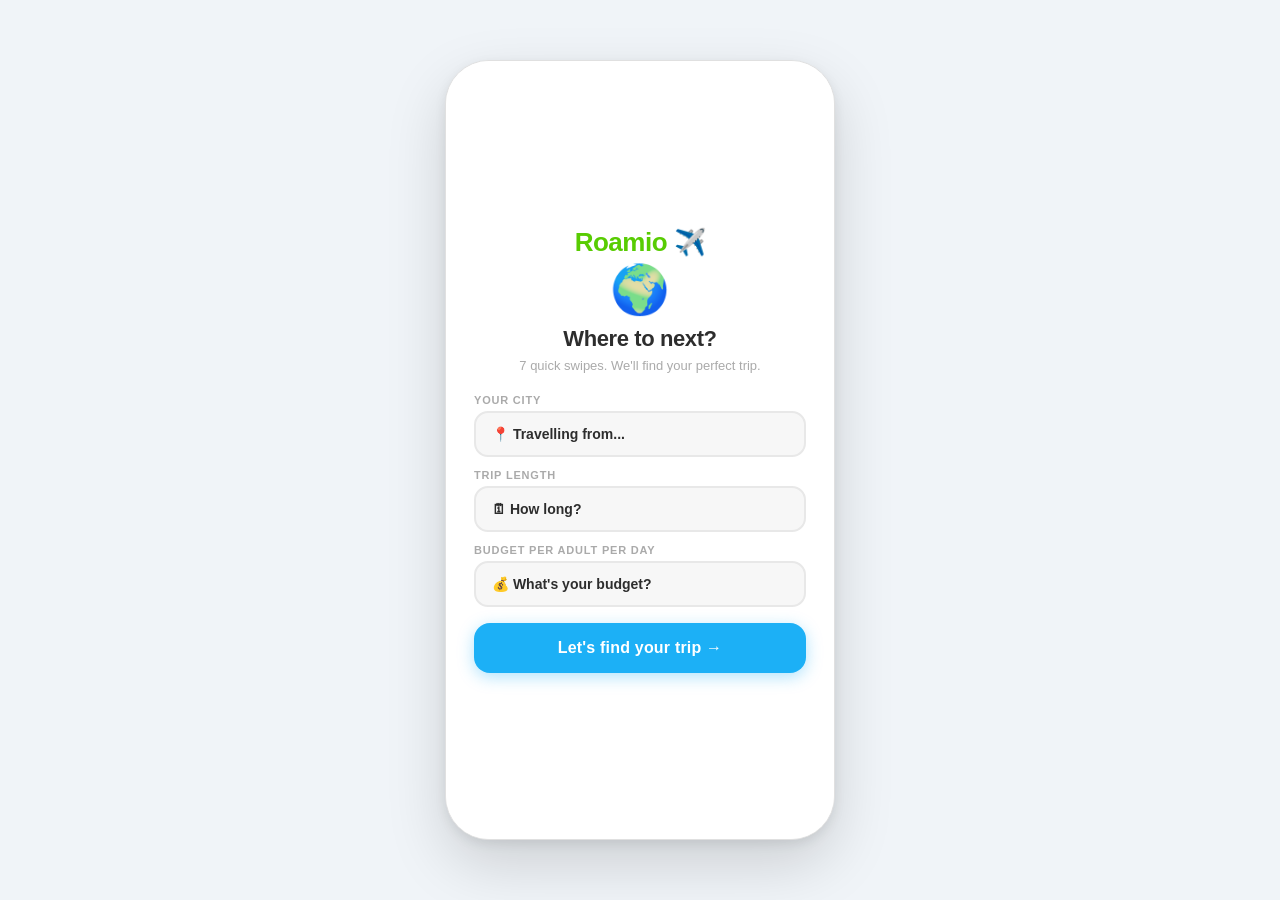
==== index.html @ 30c626d9 "Add files via upload" ====
<!DOCTYPE html>
<html lang="en">
<head>
<meta charset="UTF-8">
<meta name="viewport" content="width=device-width, initial-scale=1.0">
<title>Roamio — Find your next trip</title>
<script data-goatcounter="https://roamio.goatcounter.com/count" async src="//gc.zgo.at/count.js"></script>
<style>
  * { margin: 0; padding: 0; box-sizing: border-box; }

  body {
    background: #F0F4F8;
    min-height: 100vh;
    display: flex;
    align-items: center;
    justify-content: center;
    font-family: -apple-system, BlinkMacSystemFont, 'Segoe UI', 'Nunito', sans-serif;
  }

  /* ── Phone frame ── */
  .phone {
    width: 390px;
    height: 780px;
    background: #F7F7F7;
    border-radius: 44px;
    overflow: hidden;
    position: relative;
    box-shadow: 0 24px 60px rgba(0,0,0,0.15), 0 4px 12px rgba(0,0,0,0.08);
    border: 1px solid #E0E0E0;
  }

  /* ── Base screen ── */
  .screen {
    position: absolute;
    inset: 0;
    background: #FFFFFF;
    z-index: 100;
    display: flex;
    flex-direction: column;
    align-items: center;
    overflow-y: auto;
  }
  .screen.hidden { display: none; }

  /* ── Status bar ── */
  .status-bar {
    height: 44px;
    display: flex;
    align-items: center;
    justify-content: space-between;
    padding: 0 28px;
    color: #999;
    font-size: 12px;
    font-weight: 600;
    background: #F7F7F7;
  }
  .status-logo { font-size: 15px; font-weight: 800; color: #58CC02; letter-spacing: -0.3px; }

  /* ── Progress ── */
  .progress-area { padding: 4px 28px 16px; background: #F7F7F7; }
  .progress-meta { display: flex; justify-content: space-between; margin-bottom: 8px; color: #AAA; font-size: 12px; font-weight: 600; }
  .progress-bar { height: 8px; background: #E8E8E8; border-radius: 8px; overflow: hidden; }
  .progress-fill { height: 100%; background: #58CC02; border-radius: 8px; transition: width 0.4s cubic-bezier(0.34, 1.56, 0.64, 1); }

  /* ── Card area ── */
  .card-area { position: relative; height: 420px; display: flex; align-items: center; justify-content: center; padding: 0 20px; }

  .card-bg { position: absolute; width: 320px; height: 360px; border-radius: 24px; background: #fff; transition: all 0.3s ease; }
  .card-bg.second { transform: scale(0.95) translateY(10px); opacity: 0.5; z-index: 1; box-shadow: 0 2px 12px rgba(0,0,0,0.06); }
  .card-bg.third  { transform: scale(0.9) translateY(20px);  opacity: 0.3; z-index: 0; box-shadow: 0 2px 8px rgba(0,0,0,0.04); }

  .card {
    position: absolute;
    width: 330px;
    min-height: 360px;
    border-radius: 28px;
    padding: 32px 24px 28px;
    z-index: 10;
    cursor: grab;
    background: #FFFFFF;
    box-shadow: 0 8px 32px rgba(0,0,0,0.10), 0 2px 8px rgba(0,0,0,0.06);
    display: flex;
    flex-direction: column;
    align-items: center;
    text-align: center;
    user-select: none;
    will-change: transform;
    border: 1.5px solid #F0F0F0;
  }
  .card:active { cursor: grabbing; }
  .card::before { content: ''; position: absolute; top: 0; left: 0; right: 0; height: 6px; border-radius: 28px 28px 0 0; background: var(--card-color, #58CC02); }

  .card-emoji    { font-size: 64px; margin-bottom: 16px; line-height: 1; }
  .card-question { font-size: 20px; font-weight: 800; color: #2D2D2D; line-height: 1.3; margin-bottom: 10px; letter-spacing: -0.2px; }
  .card-sub      { font-size: 14px; color: #AAA; line-height: 1.5; }

  .swipe-indicator { position: absolute; top: 24px; padding: 7px 14px; border-radius: 10px; font-size: 16px; font-weight: 800; opacity: 0; transition: opacity 0.1s; letter-spacing: 1px; border: 2.5px solid; }
  .swipe-yes { right: 20px; color: #58CC02; border-color: #58CC02; background: rgba(88,204,2,0.08); }
  .swipe-no  { left: 20px;  color: #FF4B4B; border-color: #FF4B4B; background: rgba(255,75,75,0.08); }

  /* ── Action area ── */
  .action-area { display: flex; flex-direction: column; align-items: center; gap: 10px; padding: 0 28px; }
  .hint-text { color: #C0C0C0; font-size: 12px; font-weight: 500; }
  .buttons { display: flex; gap: 24px; align-items: center; }
  .btn-no, .btn-yes { width: 72px; height: 72px; border-radius: 50%; border: none; cursor: pointer; font-size: 26px; display: flex; align-items: center; justify-content: center; transition: transform 0.15s ease, box-shadow 0.15s ease; -webkit-tap-highlight-color: transparent; }
  .btn-no  { background: #FFF0F0; border: 2.5px solid #FF4B4B; color: #FF4B4B; box-shadow: 0 4px 12px rgba(255,75,75,0.15); }
  .btn-yes { background: #58CC02; border: 2.5px solid #58CC02; color: #fff;    box-shadow: 0 4px 16px rgba(88,204,2,0.35); font-size: 28px; }
  .btn-no:hover  { transform: scale(1.07); }
  .btn-yes:hover { transform: scale(1.07); }
  .btn-no:active, .btn-yes:active { transform: scale(0.94); }

  /* ── Shared form styles ── */
  .field-label { width: 100%; text-align: left; font-size: 11px; font-weight: 700; color: #AAA; letter-spacing: 0.8px; text-transform: uppercase; margin-bottom: 5px; }
  .styled-select { width: 100%; padding: 13px 16px; border-radius: 14px; background: #F7F7F7; border: 2px solid #E8E8E8; color: #2D2D2D; font-size: 14px; font-weight: 600; margin-bottom: 12px; appearance: none; outline: none; cursor: pointer; transition: border-color 0.2s; }
  .styled-select:focus { border-color: #58CC02; }
  .styled-select.error { border-color: #FF4B4B; }
  .styled-select option { color: #2D2D2D; background: #fff; }
  .region-wrap { width: 100%; display: none; }
  .region-wrap.visible { display: block; }

  /* ── INTRO SCREEN ── */
  .intro-inner { display: flex; flex-direction: column; align-items: center; justify-content: center; padding: 22px 28px; text-align: center; width: 100%; min-height: 100%; }
  .intro-logo  { font-size: 26px; font-weight: 900; color: #58CC02; letter-spacing: -0.5px; margin-bottom: 4px; }
  .intro-emoji { font-size: 48px; margin-bottom: 8px; }
  .intro-title { font-size: 22px; font-weight: 800; color: #2D2D2D; margin-bottom: 4px; letter-spacing: -0.4px; }
  .intro-sub   { font-size: 13px; color: #AAA; margin-bottom: 18px; line-height: 1.5; }

  .btn-start { width: 100%; padding: 16px; border-radius: 16px; background: #1CB0F6; border: none; color: #fff; font-size: 16px; font-weight: 800; cursor: pointer; letter-spacing: 0.2px; transition: all 0.2s; box-shadow: 0 4px 16px rgba(28,176,246,0.35); margin-top: 4px; }
  .btn-start:hover  { transform: translateY(-2px); box-shadow: 0 6px 20px rgba(28,176,246,0.4); }
  .btn-start:active { transform: translateY(0); }

  /* ── SWIPE HELPER SCREEN ── */
  .swipe-helper-inner { display: flex; flex-direction: column; align-items: center; justify-content: center; padding: 36px 28px; text-align: center; width: 100%; height: 100%; }
  .helper-emoji { font-size: 56px; margin-bottom: 14px; }
  .helper-title { font-size: 22px; font-weight: 800; color: #2D2D2D; margin-bottom: 8px; }
  .helper-sub   { font-size: 13px; color: #AAA; margin-bottom: 28px; line-height: 1.55; }

  .helper-row { display: flex; gap: 12px; margin-bottom: 28px; width: 100%; }
  .helper-card { flex: 1; padding: 18px 12px; border-radius: 16px; text-align: center; }
  .helper-card.no-side  { background: #FFF0F0; border: 2px solid #FF4B4B; }
  .helper-card.yes-side { background: #F0FFF0; border: 2px solid #58CC02; }
  .helper-card-icon { font-size: 30px; margin-bottom: 6px; }
  .helper-card-dir  { font-size: 13px; font-weight: 800; margin-bottom: 4px; }
  .helper-card.no-side  .helper-card-dir { color: #FF4B4B; }
  .helper-card.yes-side .helper-card-dir { color: #58CC02; }
  .helper-card-desc { font-size: 11px; color: #AAA; line-height: 1.4; }

  .btn-got-it { width: 100%; padding: 16px; border-radius: 16px; background: #58CC02; border: none; color: #fff; font-size: 16px; font-weight: 800; cursor: pointer; box-shadow: 0 4px 16px rgba(88,204,2,0.35); transition: all 0.2s; }
  .btn-got-it:hover { transform: translateY(-2px); }

  /* ── RESULT SCREEN (single card) ── */
  .result-screen-v2 { overflow: hidden; background: #F7F7F7; justify-content: flex-start; }

  .result-header { width: 100%; background: #fff; padding: 14px 24px 12px; border-bottom: 1.5px solid #F0F0F0; text-align: center; flex-shrink: 0; }
  .result-header-logo { font-size: 17px; font-weight: 900; color: #58CC02; }
  .result-summary { font-size: 12px; color: #888; margin-top: 3px; font-weight: 500; line-height: 1.4; }

  .result-body { padding: 14px 20px 16px; width: 100%; flex: 1; display: flex; flex-direction: column; overflow-y: auto; }

  .dest-card { background: #fff; border-radius: 22px; padding: 22px 18px; border: 2px solid #F0F0F0; box-shadow: 0 4px 20px rgba(0,0,0,0.07); margin-bottom: 12px; animation: popIn 0.3s ease forwards; }
  .dc-counter { font-size: 11px; color: #CCC; font-weight: 600; text-align: right; margin-bottom: 6px; }
  .dc-top  { display: flex; align-items: center; gap: 14px; margin-bottom: 10px; }
  .dc-emoji { font-size: 42px; flex-shrink: 0; }
  .dc-info  { flex: 1; }
  .dc-dest     { font-size: 20px; font-weight: 800; color: #2D2D2D; }
  .dc-location { font-size: 12px; color: #999; font-weight: 500; margin-top: 1px; }
  .dc-tag      { display: inline-block; font-size: 11px; font-weight: 700; color: #58CC02; background: rgba(88,204,2,0.10); padding: 3px 10px; border-radius: 20px; margin-top: 4px; }
  .dc-why      { font-size: 13px; color: #777; line-height: 1.6; }
  .dc-budget-note { font-size: 11px; color: #AAA; margin-top: 10px; padding-top: 10px; border-top: 1px solid #F0F0F0; }

  .result-actions { display: flex; flex-direction: column; gap: 9px; margin-top: 2px; }

  .btn-build-itinerary { width: 100%; padding: 15px; border-radius: 14px; background: #1CB0F6; border: none; color: #fff; font-size: 15px; font-weight: 800; cursor: pointer; box-shadow: 0 4px 14px rgba(28,176,246,0.3); transition: all 0.2s; }
  .btn-build-itinerary:hover  { transform: translateY(-1px); }
  .btn-build-itinerary:active { transform: scale(0.97); }

  .nav-row { display: flex; gap: 8px; width: 100%; }
  .btn-prev-dest { flex: 0 0 44px; padding: 13px 0; border-radius: 14px; background: #fff; border: 2px solid #E8E8E8; color: #888; font-size: 16px; font-weight: 700; cursor: pointer; transition: all 0.2s; }
  .btn-prev-dest:hover { border-color: #CCC; color: #555; }
  .btn-next-dest { flex: 1; padding: 13px; border-radius: 14px; background: #fff; border: 2px solid #E8E8E8; color: #888; font-size: 14px; font-weight: 700; cursor: pointer; transition: all 0.2s; }
  .btn-next-dest:hover { border-color: #CCC; color: #666; }

  .btn-start-over-link { background: none; border: none; color: #CCC; font-size: 12px; font-weight: 600; cursor: pointer; text-decoration: underline; text-underline-offset: 3px; padding: 6px; display: block; margin: 0 auto; }
  .btn-start-over-link:hover { color: #AAA; }

  .no-more-wrap { text-align: center; padding: 24px 0; }
  .no-more-emoji { font-size: 44px; margin-bottom: 10px; }
  .no-more-title { font-size: 16px; font-weight: 800; color: #2D2D2D; margin-bottom: 6px; }
  .no-more-sub   { font-size: 13px; color: #AAA; margin-bottom: 18px; }
  .btn-full { width: 100%; padding: 14px; border-radius: 14px; border: 2px solid #E8E8E8; background: #F7F7F7; color: #888; font-size: 14px; font-weight: 700; cursor: pointer; transition: all 0.2s; }

  /* ── DATE PICKER SCREEN ── */
  .datepicker-inner { display: flex; flex-direction: column; align-items: center; justify-content: center; padding: 32px 28px; width: 100%; height: 100%; text-align: center; }
  .dp-emoji  { font-size: 50px; margin-bottom: 12px; }
  .dp-title  { font-size: 22px; font-weight: 800; color: #2D2D2D; margin-bottom: 6px; }
  .dp-sub    { font-size: 13px; color: #AAA; margin-bottom: 24px; line-height: 1.5; }
  .dp-dest-name { color: #1CB0F6; font-weight: 700; }

  .date-field-group { width: 100%; margin-bottom: 16px; }
  .styled-date-input { width: 100%; padding: 13px 16px; border-radius: 14px; background: #F7F7F7; border: 2px solid #E8E8E8; color: #2D2D2D; font-size: 14px; font-weight: 600; outline: none; transition: border-color 0.2s; font-family: inherit; }
  .styled-date-input:focus { border-color: #1CB0F6; }

  .auto-end-date { margin-top: 8px; padding: 12px 16px; background: #F0FFF0; border-radius: 12px; font-size: 13px; color: #46A302; font-weight: 600; text-align: left; display: none; }
  .auto-end-date.visible { display: block; }

  .btn-confirm-dates { width: 100%; padding: 16px; border-radius: 16px; background: #58CC02; border: none; color: #fff; font-size: 16px; font-weight: 800; cursor: pointer; box-shadow: 0 4px 16px rgba(88,204,2,0.35); transition: all 0.2s; margin-top: 4px; }
  .btn-confirm-dates:hover    { transform: translateY(-2px); }
  .btn-confirm-dates:disabled { background: #C8C8C8; box-shadow: none; cursor: not-allowed; transform: none; }

  .btn-back-link { background: none; border: none; color: #CCC; font-size: 13px; font-weight: 600; cursor: pointer; margin-top: 12px; text-decoration: underline; text-underline-offset: 3px; }

  /* ── LOADING SCREEN ── */
  .loading-inner { display: flex; flex-direction: column; align-items: center; justify-content: center; padding: 32px 28px; width: 100%; height: 100%; text-align: center; }
  .loading-globe  { font-size: 56px; margin-bottom: 16px; display: inline-block; animation: spin 3s linear infinite; }
  @keyframes spin { from { transform: rotate(0deg); } to { transform: rotate(360deg); } }
  .loading-title { font-size: 20px; font-weight: 800; color: #2D2D2D; margin-bottom: 8px; }
  .loading-sub   { font-size: 14px; color: #AAA; line-height: 1.5; }
  .loading-dest  { font-weight: 700; color: #1CB0F6; }
  .loading-dots::after { content: ''; animation: dotdot 1.5s steps(4, end) infinite; }
  @keyframes dotdot { 0%{content:''} 25%{content:'.'} 50%{content:'..'} 75%{content:'...'} 100%{content:''} }

  /* ── ITINERARY SCREEN ── */
  .itinerary-screen { overflow: hidden; background: #F7F7F7; justify-content: flex-start; }
  .itin-header { width: 100%; background: #fff; padding: 14px 20px 12px; border-bottom: 1.5px solid #F0F0F0; flex-shrink: 0; display: flex; align-items: center; gap: 10px; }
  .itin-back-btn { background: none; border: none; font-size: 20px; cursor: pointer; color: #AAA; padding: 4px 6px; flex-shrink: 0; border-radius: 8px; transition: background 0.15s; }
  .itin-back-btn:hover { background: #F0F0F0; }
  .itin-header-info { flex: 1; }
  .itin-header-logo { font-size: 15px; font-weight: 900; color: #58CC02; }
  .itin-header-dest { font-size: 12px; color: #AAA; font-weight: 600; margin-top: 1px; }

  .itin-body { flex: 1; overflow-y: auto; padding: 14px 16px 100px; width: 100%; }
  .itin-actions { position: absolute; bottom: 0; left: 0; right: 0; background: #fff; border-top: 1.5px solid #F0F0F0; padding: 12px 16px; display: flex; gap: 10px; }
  .btn-whatsapp { flex: 1; display: flex; align-items: center; justify-content: center; gap: 8px; background: #25D366; color: #fff; font-size: 14px; font-weight: 700; border: none; border-radius: 14px; padding: 13px; cursor: pointer; text-decoration: none; }
  .btn-whatsapp:hover { background: #20b857; }

  .itin-card { background: #fff; border-radius: 18px; padding: 18px 16px; font-size: 13px; line-height: 1.75; color: #444; }
  .itin-card .section-head { font-size: 14px; font-weight: 800; color: #2D2D2D; margin-top: 18px; margin-bottom: 6px; display: block; }
  .itin-card .section-head:first-child { margin-top: 0; }
  .itin-card .day-line { font-weight: 700; color: #2D2D2D; }

  .itin-error { text-align: center; padding: 28px 0; }
  .itin-error-emoji { font-size: 44px; margin-bottom: 12px; }
  .itin-error-title { font-size: 16px; font-weight: 800; color: #2D2D2D; margin-bottom: 6px; }
  .itin-error-sub   { font-size: 13px; color: #AAA; margin-bottom: 20px; line-height: 1.5; }
  .btn-retry { padding: 13px 28px; border-radius: 12px; background: #1CB0F6; border: none; color: #fff; font-size: 14px; font-weight: 700; cursor: pointer; }
  .itin-start-over  { background: none; border: none; color: #CCC; font-size: 13px; cursor: pointer; text-decoration: underline; margin-top: 14px; display: block; width: 100%; text-align: center; }

  /* ── Animations ── */
  @keyframes flyRight { to { transform: translateX(600px) rotate(28deg); opacity: 0; } }
  @keyframes flyLeft  { to { transform: translateX(-600px) rotate(-28deg); opacity: 0; } }
  @keyframes popIn    { from { transform: scale(0.88) translateY(8px); opacity: 0; } to { transform: scale(1); opacity: 1; } }
  @keyframes bounceIn { 0%{transform:scale(0.7)}60%{transform:scale(1.05)}80%{transform:scale(0.97)}100%{transform:scale(1)} }

  .fly-right { animation: flyRight 0.38s ease forwards; }
  .fly-left  { animation: flyLeft  0.38s ease forwards; }
  .pop-in    { animation: popIn    0.3s ease forwards; }
  .bounce-in { animation: bounceIn 0.45s ease forwards; }
</style>
<!-- Destination database (all 5 parts) -->
<script src="destinations/part1_domestic_north.js"></script>
<script src="destinations/part2_domestic_south.js"></script>
<script src="destinations/part3_domestic_west_east.js"></script>
<script src="destinations/part4_international_asia.js"></script>
<script src="destinations/part5_international_rest.js"></script>
</head>
<body>

<div class="phone">

  <!-- ══════════════════════════════════════
       INTRO SCREEN
  ══════════════════════════════════════ -->
  <div class="screen" id="introScreen">
    <div class="intro-inner">
      <div class="intro-logo">Roamio ✈️</div>
      <div class="intro-emoji">🌍</div>
      <div class="intro-title">Where to next?</div>
      <div class="intro-sub">7 quick swipes. We'll find your perfect trip.</div>

      <div class="field-label">Your city</div>
      <select class="styled-select" id="citySelect">
        <option value="">📍 Travelling from...</option>
        <option value="Delhi">Delhi</option>
        <option value="Mumbai">Mumbai</option>
        <option value="Bangalore">Bangalore</option>
        <option value="Chennai">Chennai</option>
        <option value="Hyderabad">Hyderabad</option>
        <option value="Kolkata">Kolkata</option>
        <option value="Pune">Pune</option>
        <option value="Ahmedabad">Ahmedabad</option>
        <option value="other">Somewhere else</option>
      </select>

      <div class="region-wrap" id="regionWrap">
        <div class="field-label">Which region?</div>
        <select class="styled-select" id="regionSelect">
          <option value="">Pick your region...</option>
          <option value="North India">North India (UP, Rajasthan, HP, UK, J&K)</option>
          <option value="South India">South India (Karnataka, Kerala, TN, AP, Telangana)</option>
          <option value="West India">West India (Maharashtra, Gujarat, Goa)</option>
          <option value="East India">East India (WB, Odisha, Bihar, Jharkhand)</option>
          <option value="Northeast India">Northeast India (Assam, Meghalaya, Sikkim etc.)</option>
          <option value="Central India">Central India (MP, Chhattisgarh)</option>
        </select>
      </div>

      <div class="field-label">Trip length</div>
      <select class="styled-select" id="durationSelect">
        <option value="">🗓 How long?</option>
        <option value="weekend">Weekend escape (2–3 days)</option>
        <option value="short">Short trip (4–5 days)</option>
        <option value="week">Full week (6–8 days)</option>
        <option value="long">10 days or more</option>
      </select>

      <div class="field-label">Budget per adult per day</div>
      <select class="styled-select" id="budgetSelect">
        <option value="">💰 What's your budget?</option>
        <option value="tight">Less than ₹2,000/day</option>
        <option value="mid">About ₹5,000/day</option>
        <option value="premium">₹10,000 and more/day</option>
      </select>

      <button class="btn-start" id="startBtn">Let's find your trip →</button>
    </div>
  </div>

  <!-- ══════════════════════════════════════
       SWIPE HELPER SCREEN
  ══════════════════════════════════════ -->
  <div class="screen hidden" id="swipeHelperScreen">
    <div class="swipe-helper-inner">
      <div class="helper-emoji">👆</div>
      <div class="helper-title">Here's how it works</div>
      <div class="helper-sub">Swipe or use the buttons to answer 7 quick questions — we'll find your perfect trip!</div>

      <div class="helper-row">
        <div class="helper-card no-side">
          <div class="helper-card-icon">👈</div>
          <div class="helper-card-dir">Swipe Left</div>
          <div class="helper-card-desc">Nope, not for me</div>
        </div>
        <div class="helper-card yes-side">
          <div class="helper-card-icon">👉</div>
          <div class="helper-card-dir">Swipe Right</div>
          <div class="helper-card-desc">Yes, sounds like me!</div>
        </div>
      </div>

      <button class="btn-got-it" id="gotItBtn">Got it — let's go! 🚀</button>
    </div>
  </div>

  <!-- ══════════════════════════════════════
       QUIZ SCREEN (not .screen — managed separately)
  ══════════════════════════════════════ -->
  <div id="quizScreen" style="display:none; flex-direction:column; height:100%; position:absolute; inset:0; z-index:50; background:#F7F7F7;">
    <div class="status-bar">
      <span>9:41</span>
      <span class="status-logo">Roamio</span>
      <span>●●●</span>
    </div>

    <div class="progress-area">
      <div class="progress-meta">
        <span id="progressLabel">Question 1 of 7</span>
        <span id="progressPct">0%</span>
      </div>
      <div class="progress-bar">
        <div class="progress-fill" id="progressFill" style="width:0%"></div>
      </div>
    </div>

    <div class="card-area" id="cardArea">
      <div class="card-bg third"></div>
      <div class="card-bg second"></div>
      <div class="card" id="mainCard" style="--card-color:#58CC02">
        <div class="swipe-indicator swipe-yes" id="swipeYes">YES ✓</div>
        <div class="swipe-indicator swipe-no"  id="swipeNo">NOPE ✗</div>
        <div class="card-emoji"    id="cardEmoji">✈️</div>
        <div class="card-question" id="cardQuestion"></div>
        <div class="card-sub"      id="cardSub"></div>
      </div>
    </div>

    <div class="action-area">
      <div class="hint-text">swipe the card · or use buttons below</div>
      <div class="buttons">
        <button class="btn-no"  id="btnNo"  title="Nope">✗</button>
        <button class="btn-yes" id="btnYes" title="Yes">✓</button>
      </div>
    </div>
  </div>

  <!-- ══════════════════════════════════════
       RESULT SCREEN — single card
  ══════════════════════════════════════ -->
  <div class="screen hidden result-screen-v2" id="resultScreen">
    <div class="result-header">
      <div class="result-header-logo">Roamio ✈️</div>
      <div class="result-summary" id="resultSummary"></div>
    </div>
    <div class="result-body">
      <div id="destCardWrap"></div>
      <div class="result-actions" id="resultActions">
        <button class="btn-build-itinerary" id="btnBuildItinerary">Build my itinerary 🗺️</button>
        <div class="nav-row">
          <button class="btn-prev-dest" id="btnPrevDest" style="display:none;">←</button>
          <button class="btn-next-dest" id="btnNextDest">Naah, show me something else</button>
        </div>
        <button class="btn-start-over-link" id="btnStartOver">↺ Start over</button>
      </div>
    </div>
  </div>

  <!-- ══════════════════════════════════════
       DATE PICKER SCREEN
  ══════════════════════════════════════ -->
  <div class="screen hidden" id="datePickerScreen">
    <div class="datepicker-inner">
      <div class="dp-emoji">📅</div>
      <div class="dp-title">When are you going?</div>
      <div class="dp-sub">Pick your start date — we'll build the itinerary for <span class="dp-dest-name" id="dpDestName"></span></div>

      <div class="date-field-group" style="width:100%;">
        <div class="field-label">Start date</div>
        <input type="date" class="styled-date-input" id="startDateInput">
      </div>

      <div class="date-field-group" id="endDateGroup" style="width:100%; display:none; margin-top:12px;">
        <div class="field-label">Return date <span style="font-weight:400; color:#AAA;">(auto-filled, feel free to change)</span></div>
        <input type="date" class="styled-date-input" id="endDateInput">
      </div>

      <button class="btn-confirm-dates" id="btnConfirmDates" disabled>Build my itinerary ✨</button>
      <button class="btn-back-link" id="btnBackToResults">← Back to results</button>
    </div>
  </div>

  <!-- ══════════════════════════════════════
       LOADING SCREEN
  ══════════════════════════════════════ -->
  <div class="screen hidden" id="loadingScreen">
    <div class="loading-inner">
      <span class="loading-globe">🌍</span>
      <div class="loading-title">Building your itinerary<span class="loading-dots"></span></div>
      <div class="loading-sub">Crafting the perfect plan for <span class="loading-dest" id="loadingDestName"></span></div>
    </div>
  </div>

  <!-- ══════════════════════════════════════
       ITINERARY SCREEN
  ══════════════════════════════════════ -->
  <div class="screen hidden itinerary-screen" id="itineraryScreen">
    <div class="itin-header">
      <button class="itin-back-btn" id="itinBackBtn">←</button>
      <div class="itin-header-info">
        <div class="itin-header-logo">Roamio ✈️</div>
        <div class="itin-header-dest" id="itinHeaderDest"></div>
      </div>
    </div>
    <div class="itin-body" id="itinBody">
      <!-- Itinerary content injected here -->
    </div>
    <div class="itin-actions" id="itinActions" style="display:none;">
      <a class="btn-whatsapp" id="btnWhatsapp" href="#" target="_blank" rel="noopener">
        <svg width="18" height="18" viewBox="0 0 24 24" fill="white"><path d="M17.472 14.382c-.297-.149-1.758-.867-2.03-.967-.273-.099-.471-.148-.67.15-.197.297-.767.966-.94 1.164-.173.199-.347.223-.644.075-.297-.15-1.255-.463-2.39-1.475-.883-.788-1.48-1.761-1.653-2.059-.173-.297-.018-.458.13-.606.134-.133.298-.347.446-.52.149-.174.198-.298.298-.497.099-.198.05-.371-.025-.52-.075-.149-.669-1.612-.916-2.207-.242-.579-.487-.5-.669-.51-.173-.008-.371-.01-.57-.01-.198 0-.52.074-.792.372-.272.297-1.04 1.016-1.04 2.479 0 1.462 1.065 2.875 1.213 3.074.149.198 2.096 3.2 5.077 4.487.709.306 1.262.489 1.694.625.712.227 1.36.195 1.871.118.571-.085 1.758-.719 2.006-1.413.248-.694.248-1.289.173-1.413-.074-.124-.272-.198-.57-.347m-5.421 7.403h-.004a9.87 9.87 0 01-5.031-1.378l-.361-.214-3.741.982.998-3.648-.235-.374a9.86 9.86 0 01-1.51-5.26c.001-5.45 4.436-9.884 9.888-9.884 2.64 0 5.122 1.03 6.988 2.898a9.825 9.825 0 012.893 6.994c-.003 5.45-4.437 9.884-9.885 9.884m8.413-18.297A11.815 11.815 0 0012.05 0C5.495 0 .16 5.335.157 11.892c0 2.096.547 4.142 1.588 5.945L.057 24l6.305-1.654a11.882 11.882 0 005.683 1.448h.005c6.554 0 11.89-5.335 11.893-11.893a11.821 11.821 0 00-3.48-8.413z"/></svg>
        Share on WhatsApp
      </a>
    </div>
  </div>

</div><!-- /phone -->

<script>
// ─────────────────────────────────────────────────────────────
// GEMINI API — replace YOUR_KEY_HERE with your actual API key
// ─────────────────────────────────────────────────────────────
const GEMINI_API_KEY  = "AIzaSyBhTDAhnMq2uW8hsPbhCvOPRwFAYYeeBLE";
const GEMINI_ENDPOINT = "https://generativelanguage.googleapis.com/v1beta/models/gemini-2.5-flash:generateContent";

// ─────────────────────────────────────────────────────────────
// QUIZ QUESTIONS (7 cards)
// ─────────────────────────────────────────────────────────────
const questions = [
  { emoji:"💑",   key:"isCouple",         question:"Just you and your partner on this trip?",                      sub:"A romantic getaway for two",                           color:"#FF9F43" },
  { emoji:"⛰️",   key:"prefersMountains",  question:"Mountains and cool air over beaches?",                        sub:"Mist and pine vs. sun and sand",                       color:"#1CB0F6" },
  { emoji:"👨‍👩‍👧",  key:"hasKidsOrElderly",  question:"Any kids or grandparents coming along?",                      sub:"Little ones or seniors who need easy terrain",          color:"#CE82FF" },
  { emoji:"🛂",   key:"okVisa",            question:"Would you be okay going through a visa application process?",  sub:"Passport trips with visa requirements are fine",        color:"#58CC02" },
  { emoji:"🧘",   key:"wantsChill",        question:"Zero itinerary — pure switch-off mode?",                      sub:"No checklists, no sightseeing, just vibes",             color:"#3DC8B8" },
  { emoji:"🗺️",   key:"wantsOffbeat",      question:"Into something offbeat most people skip?",                    sub:"Hidden gem over the popular classic",                  color:"#FF6B6B" },
  { emoji:"📅",   key:"soonTrip",          question:"Planning to travel within the next 3 months?",                sub:"Soon vs. still figuring out timing",                   color:"#1CB0F6" }
];

// ─────────────────────────────────────────────────────────────
// STATE
// ─────────────────────────────────────────────────────────────
let answers        = {};
let currentQ       = 0;
let departureCity  = "";
let departureRegion= "";
let tripDuration   = "";
let budgetLevel    = "";   // tight | mid | premium
let isDragging     = false;
let startX = 0, currentX = 0;
let rankedRecs     = [];
let currentRecIdx  = 0;
let currentDest    = null;
let tripStartDate  = null;
let tripEndDate    = null;

// ─────────────────────────────────────────────────────────────
// HELPERS
// ─────────────────────────────────────────────────────────────
function showScreen(id) {
  document.querySelectorAll('.screen').forEach(s => s.classList.add('hidden'));
  document.getElementById('quizScreen').style.display = 'none';
  const el = document.getElementById(id);
  if (el) el.classList.remove('hidden');
}

function showQuizScreen() {
  document.querySelectorAll('.screen').forEach(s => s.classList.add('hidden'));
  const q = document.getElementById('quizScreen');
  q.style.display = 'flex';
}

function getCityRegion(city) {
  const map = {
    Delhi:'North India', Mumbai:'West India', Pune:'West India', Ahmedabad:'West India',
    Bangalore:'South India', Chennai:'South India', Hyderabad:'South India', Kolkata:'East India'
  };
  return map[city] || 'other';
}

function durationDays(dur) {
  return { weekend:2, short:4, week:6, long:10 }[dur] || 4;
}

function durationLabel(dur) {
  return { weekend:'2–3 day', short:'4–5 day', week:'6–8 day', long:'10+ day' }[dur] || '';
}

function budgetLabel(b) {
  return { tight:'under ₹2k/day', mid:'~₹5k/day', premium:'₹10k+/day' }[b] || '';
}

function getVibe() {
  if (answers.wantsChill && answers.prefersMountains) return 'mountain + relaxed';
  if (answers.wantsChill)       return 'relaxed';
  if (answers.wantsOffbeat)     return 'offbeat';
  if (answers.prefersMountains) return 'mountains';
  return 'adventure';
}

function getGroupType() {
  if (answers.isCouple && !answers.hasKidsOrElderly) return 'couple';
  if (answers.hasKidsOrElderly) return 'family';
  return 'traveler';
}

function addDays(dateStr, days) {
  const d = new Date(dateStr + 'T00:00:00');
  d.setDate(d.getDate() + days - 1);
  return d;
}

function formatDate(d) {
  return d.toLocaleDateString('en-IN', { day:'numeric', month:'short', year:'numeric' });
}

// ─────────────────────────────────────────────────────────────
// INTRO
// ─────────────────────────────────────────────────────────────
const citySelect     = document.getElementById('citySelect');
const regionWrap     = document.getElementById('regionWrap');
const regionSelect   = document.getElementById('regionSelect');
const durationSelect = document.getElementById('durationSelect');
const budgetSelect   = document.getElementById('budgetSelect');

citySelect.addEventListener('change', () => {
  citySelect.classList.remove('error');
  regionWrap.classList.toggle('visible', citySelect.value === 'other');
  if (citySelect.value !== 'other') regionSelect.value = '';
});

document.getElementById('startBtn').addEventListener('click', () => {
  const city     = citySelect.value;
  const duration = durationSelect.value;
  const region   = regionSelect.value;
  const budget   = budgetSelect.value;
  let valid = true;

  [citySelect, durationSelect, budgetSelect, regionSelect].forEach(s => s.classList.remove('error'));

  if (!city)     { citySelect.classList.add('error');     valid = false; }
  if (!duration) { durationSelect.classList.add('error'); valid = false; }
  if (!budget)   { budgetSelect.classList.add('error');   valid = false; }
  if (city === 'other' && !region) { regionSelect.classList.add('error'); valid = false; }
  if (!valid) return;

  departureCity   = city === 'other' ? region : city;
  departureRegion = city === 'other' ? region : getCityRegion(city);
  tripDuration    = duration;
  budgetLevel     = budget;

  showScreen('swipeHelperScreen');
});

// ─────────────────────────────────────────────────────────────
// SWIPE HELPER
// ─────────────────────────────────────────────────────────────
document.getElementById('gotItBtn').addEventListener('click', () => {
  showQuizScreen();
  loadQuestion(0);
});

// ─────────────────────────────────────────────────────────────
// QUIZ
// ─────────────────────────────────────────────────────────────
function loadQuestion(index) {
  const q    = questions[index];
  const card = document.getElementById('mainCard');

  document.getElementById('cardEmoji').textContent    = q.emoji;
  document.getElementById('cardQuestion').textContent = q.question;
  document.getElementById('cardSub').textContent      = q.sub;
  card.style.setProperty('--card-color', q.color);

  card.className = 'card pop-in';
  setTimeout(() => card.classList.remove('pop-in'), 300);

  document.getElementById('swipeYes').style.opacity = '0';
  document.getElementById('swipeNo').style.opacity  = '0';
  card.style.transform = '';

  const pct = Math.round((index / questions.length) * 100);
  document.getElementById('progressFill').style.width   = pct + '%';
  document.getElementById('progressLabel').textContent  = `Question ${index + 1} of ${questions.length}`;
  document.getElementById('progressPct').textContent    = pct + '%';
}

function answer(isYes) {
  const q = questions[currentQ];
  answers[q.key] = isYes;

  const card = document.getElementById('mainCard');
  card.classList.add(isYes ? 'fly-right' : 'fly-left');

  setTimeout(() => {
    card.style.transform = '';
    card.className = 'card';
    currentQ++;
    if (currentQ >= questions.length) showResults();
    else loadQuestion(currentQ);
  }, 370);
}

document.getElementById('btnYes').addEventListener('click', () => answer(true));
document.getElementById('btnNo').addEventListener('click',  () => answer(false));

// Swipe drag
const cardEl = document.getElementById('mainCard');
cardEl.addEventListener('mousedown',  dragStart);
cardEl.addEventListener('touchstart', dragStart, { passive: true });
window.addEventListener('mousemove',  dragMove);
window.addEventListener('touchmove',  dragMove, { passive: true });
window.addEventListener('mouseup',    dragEnd);
window.addEventListener('touchend',   dragEnd);

function dragStart(e) {
  isDragging = true;
  startX = e.type === 'touchstart' ? e.touches[0].clientX : e.clientX;
  cardEl.style.transition = 'none';
}
function dragMove(e) {
  if (!isDragging) return;
  currentX = (e.type === 'touchmove' ? e.touches[0].clientX : e.clientX) - startX;
  const rot = currentX * 0.07;
  cardEl.style.transform = `translateX(${currentX}px) rotate(${rot}deg)`;
  const threshold = 55;
  const yEl = document.getElementById('swipeYes');
  const nEl = document.getElementById('swipeNo');
  if (currentX > threshold) {
    yEl.style.opacity = Math.min((currentX - threshold) / 70, 1);
    nEl.style.opacity = '0';
  } else if (currentX < -threshold) {
    nEl.style.opacity = Math.min((-currentX - threshold) / 70, 1);
    yEl.style.opacity = '0';
  } else {
    yEl.style.opacity = '0';
    nEl.style.opacity = '0';
  }
}
function dragEnd() {
  if (!isDragging) return;
  isDragging = false;
  cardEl.style.transition = '';
  if      (currentX >  100) answer(true);
  else if (currentX < -100) answer(false);
  else {
    cardEl.style.transform = '';
    document.getElementById('swipeYes').style.opacity = '0';
    document.getElementById('swipeNo').style.opacity  = '0';
  }
  currentX = 0;
}

// ─────────────────────────────────────────────────────────────
// WEB3FORMS — silent background submission
// ─────────────────────────────────────────────────────────────
function submitToWeb3Forms(actionTaken, destShown) {
  try {
    const payload = {
      access_key:   '25bd972f-58b2-488a-b00d-ea5aad044028',
      subject:      'Roamio Quiz Response',
      from_name:    'Roamio App',
      city:         departureCity,
      region:       departureRegion,
      duration:     tripDuration,
      budget:       budgetLevel,
      q_isCouple:         answers.isCouple,
      q_prefersMountains: answers.prefersMountains,
      q_hasKidsOrElderly: answers.hasKidsOrElderly,
      q_okVisa:           answers.okVisa,
      q_wantsChill:       answers.wantsChill,
      q_wantsOffbeat:     answers.wantsOffbeat,
      q_soonTrip:         answers.soonTrip,
      top_rec:      destShown || (rankedRecs[0]?.destination ?? ''),
      action_taken: actionTaken
    };
    fetch('https://api.web3forms.com/submit', {
      method:  'POST',
      headers: { 'Content-Type': 'application/json', 'Accept': 'application/json' },
      body:    JSON.stringify(payload)
    }).catch(() => {}); // silent — never block the UI
  } catch(e) {}
}

// ─────────────────────────────────────────────────────────────
// RESULTS — single card
// ─────────────────────────────────────────────────────────────
function showResults() {
  rankedRecs    = getRankedRecs();
  currentRecIdx = 0;
  showScreen('resultScreen');
  renderResultCard();
  submitToWeb3Forms('viewed_results', rankedRecs[0]?.destination ?? '');
}

function buildSummaryLine() {
  const vibe = getVibe();
  return `${durationLabel(tripDuration)} trip from ${departureCity} · ${budgetLabel(budgetLevel)} · ${vibe}`;
}

function renderResultCard() {
  document.getElementById('resultSummary').textContent = buildSummaryLine();

  const wrap    = document.getElementById('destCardWrap');
  const actions = document.getElementById('resultActions');

  if (currentRecIdx >= rankedRecs.length) {
    wrap.innerHTML = `
      <div class="no-more-wrap">
        <div class="no-more-emoji">🤔</div>
        <div class="no-more-title">That's all we've got!</div>
        <div class="no-more-sub">We've shown all our top picks for your preferences.</div>
      </div>`;
    actions.innerHTML = `<button class="btn-full" onclick="resetAll()">↺ Start over with new preferences</button>`;
    return;
  }

  const rec = rankedRecs[currentRecIdx];
  currentDest = rec;
  const counter = `${currentRecIdx + 1} of ${rankedRecs.length}`;

  wrap.innerHTML = `
    <div class="dest-card">
      <div class="dc-counter">${counter}</div>
      <div class="dc-top">
        <div class="dc-emoji">${rec.emoji}</div>
        <div class="dc-info">
          <div class="dc-dest">${rec.destination}</div>
          ${rec.location ? `<div class="dc-location">${rec.location}</div>` : ''}
          <span class="dc-tag">${rec.tag}</span>
        </div>
      </div>
      <div class="dc-why">${rec.why}</div>
      ${rec.budget_note ? `<div class="dc-budget-note">💰 ${rec.budget_note}</div>` : ''}
    </div>`;

  // Show the action buttons (in case they were replaced by "no more")
  const showPrev = currentRecIdx > 0;
  actions.innerHTML = `
    <button class="btn-build-itinerary" id="btnBuildItinerary">Build my itinerary 🗺️</button>
    <div class="nav-row">
      <button class="btn-prev-dest" id="btnPrevDest" style="${showPrev ? '' : 'display:none;'}">←</button>
      <button class="btn-next-dest" id="btnNextDest">Naah, show me something else</button>
    </div>
    <button class="btn-start-over-link" id="btnStartOver">↺ Start over</button>`;

  document.getElementById('btnBuildItinerary').addEventListener('click', () => {
    submitToWeb3Forms('build_itinerary', rankedRecs[currentRecIdx]?.destination ?? '');
    openDatePicker();
  });
  document.getElementById('btnNextDest').addEventListener('click', () => { currentRecIdx++; renderResultCard(); });
  document.getElementById('btnStartOver').addEventListener('click', resetAll);
  if (showPrev) {
    document.getElementById('btnPrevDest').addEventListener('click', () => { currentRecIdx--; renderResultCard(); });
  }
}

function openDatePicker() {
  if (!currentDest) return;
  document.getElementById('dpDestName').textContent   = currentDest.destination;
  document.getElementById('startDateInput').value     = '';
  document.getElementById('endDateInput').value       = '';
  document.getElementById('endDateGroup').style.display = 'none';
  document.getElementById('btnConfirmDates').disabled = true;
  showScreen('datePickerScreen');
}

// ─────────────────────────────────────────────────────────────
// DATE PICKER
// ─────────────────────────────────────────────────────────────
const startDateInput = document.getElementById('startDateInput');
const endDateInput   = document.getElementById('endDateInput');
const endDateGroup   = document.getElementById('endDateGroup');
const confirmDatesBtn= document.getElementById('btnConfirmDates');

// Minimum date = today
const todayStr = new Date().toISOString().split('T')[0];
startDateInput.setAttribute('min', todayStr);

startDateInput.addEventListener('change', () => {
  if (startDateInput.value) {
    const days       = durationDays(tripDuration);
    const autoEnd    = addDays(startDateInput.value, days);
    const autoEndStr = autoEnd.toISOString().split('T')[0];

    tripStartDate = startDateInput.value;
    tripEndDate   = autoEndStr;

    // Show end date input, pre-filled but editable
    endDateInput.setAttribute('min', startDateInput.value);
    endDateInput.value = autoEndStr;
    endDateGroup.style.display = 'block';
    confirmDatesBtn.disabled = false;
  } else {
    endDateGroup.style.display = 'none';
    confirmDatesBtn.disabled = true;
  }
});

endDateInput.addEventListener('change', () => {
  if (endDateInput.value) {
    tripEndDate = endDateInput.value;
  }
});

confirmDatesBtn.addEventListener('click', () => {
  if (!currentDest || !tripStartDate) return;
  buildItinerary();
});

document.getElementById('btnBackToResults').addEventListener('click', () => {
  showScreen('resultScreen');
});

// ─────────────────────────────────────────────────────────────
// ITINERARY BUILDER — Gemini API
// ─────────────────────────────────────────────────────────────
async function buildItinerary() {
  document.getElementById('loadingDestName').textContent = currentDest.destination;
  showScreen('loadingScreen');

  const days       = durationDays(tripDuration);
  const groupType  = getGroupType();
  const vibe       = getVibe();
  const startFmt   = formatDate(new Date(tripStartDate + 'T00:00:00'));
  const endFmt     = formatDate(new Date(tripEndDate   + 'T00:00:00'));

  const budgetDesc = {
    tight:   'under ₹2,000/day per person (budget stays, street food)',
    mid:     'around ₹5,000/day per person (3-star hotels, good dining)',
    premium: '₹10,000+/day per person (luxury hotels, fine dining)'
  }[budgetLevel] || 'moderate budget';

  const prompt = `You are a travel expert helping an Indian traveler plan a trip.

TRIP DETAILS:
- Destination: ${currentDest.destination}
- Travelling from: ${departureCity}, India
- Dates: ${startFmt} to ${endFmt} (${days} days)
- Group: ${groupType}
- Budget: ${budgetDesc}
- Vibe: ${vibe}

Write a SHORT, SCANNABLE itinerary under 500 words total. Use bullet points. No long paragraphs. Be specific with place names — no vague phrases.

Use EXACTLY this structure:

🗓️ DAY-BY-DAY PLAN
- ${startFmt}: [One line — travel + arrival + one evening activity. Max 15 words.]
[One bullet per day for all ${days} days. Each bullet: date + 2–3 activities, max 15 words.]

🏨 WHERE TO STAY
- [Area 1 — near tourist centre]: [One-line reason]
- [Area 2 — offbeat/quieter]: [One-line reason]
- [Area 3 — another option]: [One-line reason]

🛍️ SHOPPING & MARKETS
- [Market name]: [What to buy — 5 words max]
[3–5 bullets]

🍽️ RESTAURANTS TO TRY
- [Restaurant name]: [Cuisine] · [Budget / Mid-range / Fine dining]
[3–5 bullets]

📍 PLACES NOT TO MISS
- [Place name]: [Why — one short phrase]
[5 bullets]

🎒 TRAVEL CHECKLIST
[ONLY destination-specific items. If beach: reef-safe sunscreen, rash guard. If jungle: mosquito repellent, leech socks. If mountains in winter: thermal layers, lip balm. If scuba: GoPro mount.
DO NOT list: phone, wallet, passport, clothes, charger, medicines, or anything that applies to every trip.]`;

  try {
    const response = await fetch(`${GEMINI_ENDPOINT}?key=${GEMINI_API_KEY}`, {
      method: 'POST',
      headers: { 'Content-Type': 'application/json' },
      body: JSON.stringify({
        contents: [{ parts: [{ text: prompt }] }],
        generationConfig: { temperature: 0.7, maxOutputTokens: 3000 }
      })
    });

    if (!response.ok) {
      const errData = await response.json().catch(() => ({}));
      throw new Error(errData.error?.message || `HTTP ${response.status}`);
    }

    const data = await response.json();
    const text = data.candidates?.[0]?.content?.parts?.[0]?.text;
    if (!text) throw new Error('Empty response from Gemini');

    displayItinerary(text);

  } catch (err) {
    displayItineraryError(err.message);
  }
}

// ─────────────────────────────────────────────────────────────
// ANALYTICS — GoatCounter event helper (silent if not loaded)
// ─────────────────────────────────────────────────────────────
function trackEvent(path) {
  try {
    if (window.goatcounter?.count) {
      window.goatcounter.count({ path, title: path, event: true });
    }
  } catch(e) {}
}

function displayItinerary(rawText) {
  document.getElementById('itinHeaderDest').textContent =
    `${currentDest.destination} · ${durationDays(tripDuration)} days`;
  showScreen('itineraryScreen');

  // Parse the raw text into formatted HTML
  const html = parseItineraryToHTML(rawText);
  document.getElementById('itinBody').innerHTML = `<div class="itin-card">${html}</div>`;

  // Track itinerary generation
  trackEvent('itinerary-generated');

  // Build WhatsApp share link
  const dest    = currentDest.destination;
  const days    = durationDays(tripDuration);
  const startFmt = formatDate(new Date(tripStartDate + 'T00:00:00'));
  const endFmt   = formatDate(new Date(tripEndDate   + 'T00:00:00'));
  const shareText = `🗺️ *${dest} — ${days}-day itinerary*\n📅 ${startFmt} → ${endFmt}\n\n${rawText}\n\n_Built with Roamio ✈️_`;
  const waUrl  = `https://wa.me/?text=${encodeURIComponent(shareText)}`;

  const actionsEl = document.getElementById('itinActions');
  const waBtn     = document.getElementById('btnWhatsapp');
  waBtn.href      = waUrl;
  actionsEl.style.display = 'flex';

  waBtn.addEventListener('click', () => trackEvent('itinerary-shared-whatsapp'), { once: true });
}

function parseItineraryToHTML(text) {
  // Escape HTML entities
  let t = text
    .replace(/&/g,'&amp;')
    .replace(/</g,'&lt;')
    .replace(/>/g,'&gt;');

  // Section headers (lines that start with specific emojis)
  t = t.replace(/^(🗓️[^\n]*|📍[^\n]*|🛍️[^\n]*|🏨[^\n]*|🍽️[^\n]*|🎒[^\n]*)/gm,
    '<span class="section-head">$1</span>');

  // Day lines: "Day N —"
  t = t.replace(/^(Day \d+\s*[—-][^\n]*)/gm, '<span class="day-line">$1</span>');

  // Bold **text**
  t = t.replace(/\*\*([^*]+)\*\*/g, '<strong>$1</strong>');

  // Bullet points — convert "- " at start of line
  t = t.replace(/^[-•]\s+/gm, '&nbsp;&nbsp;• ');

  // Newlines → <br>
  t = t.replace(/\n/g, '<br>');

  // Collapse triple+ line breaks
  t = t.replace(/(<br>){3,}/g, '<br><br>');

  return t;
}

function displayItineraryError(errMsg) {
  document.getElementById('itinHeaderDest').textContent = currentDest?.destination || '';
  showScreen('itineraryScreen');

  const isKeyError = errMsg.toLowerCase().includes('api key') ||
    errMsg.toLowerCase().includes('403') || errMsg.toLowerCase().includes('401');

  document.getElementById('itinBody').innerHTML = `
    <div class="itin-error">
      <div class="itin-error-emoji">😕</div>
      <div class="itin-error-title">Couldn't build the itinerary</div>
      <div class="itin-error-sub">${isKeyError
        ? 'Looks like the Gemini API key is missing or invalid. Add your key to the GEMINI_API_KEY constant at the top of the script.'
        : 'Something went wrong: ' + errMsg + '. Please try again.'
      }</div>
      <button class="btn-retry" onclick="buildItinerary()">Try again</button>
      <button class="itin-start-over" onclick="resetAll()">↺ Start over</button>
    </div>`;
}

document.getElementById('itinBackBtn').addEventListener('click', () => {
  document.getElementById('itinActions').style.display = 'none';
  showScreen('datePickerScreen');
});

// ─────────────────────────────────────────────────────────────
// RESET EVERYTHING
// ─────────────────────────────────────────────────────────────
function resetAll() {
  answers        = {};
  currentQ       = 0;
  departureCity  = '';
  departureRegion= '';
  tripDuration   = '';
  budgetLevel    = '';
  rankedRecs     = [];
  currentRecIdx  = 0;
  currentDest    = null;
  tripStartDate  = null;
  tripEndDate    = null;

  document.getElementById('citySelect').value     = '';
  document.getElementById('durationSelect').value = '';
  document.getElementById('budgetSelect').value   = '';
  document.getElementById('regionSelect').value   = '';
  document.getElementById('regionWrap').classList.remove('visible');
  [citySelect, durationSelect, budgetSelect].forEach(s => s.classList.remove('error'));

  showScreen('introScreen');
}

// ─────────────────────────────────────────────────────────────
// RECOMMENDATION ENGINE
// Returns a ranked array of destination objects
// ─────────────────────────────────────────────────────────────
// ─────────────────────────────────────────────────────────────
// DESTINATION DATABASE (loaded via <script src> tags above)
// Combine all 5 parts into one array
// ─────────────────────────────────────────────────────────────
function getAllDestinations() {
  const p1 = (typeof destinations_part1 !== 'undefined') ? destinations_part1 : [];
  const p2 = (typeof destinations_part2 !== 'undefined') ? destinations_part2 : [];
  const p3 = (typeof destinations_part3 !== 'undefined') ? destinations_part3 : [];
  const p4 = (typeof destinations_part4 !== 'undefined') ? destinations_part4 : [];
  const p5 = (typeof destinations_part5 !== 'undefined') ? destinations_part5 : [];
  return [...p1, ...p2, ...p3, ...p4, ...p5];
}

function getDestEmoji(d) {
  const m = { mountains:'🏔️', beach:'🏖️', nature:'🌿', culture:'🏛️', heritage:'🏯',
              food:'🍜', adventure:'🎒', chill:'🌅', nightlife:'🎉', spiritual:'🙏',
              pilgrimage:'🙏', offbeat:'🗺️', wildlife:'🐘', city:'🏙️', luxury:'💎', shopping:'🛍️' };
  for (const t of (d.experience_types || [])) { if (m[t]) return m[t]; }
  return '✈️';
}

function getDestTag(d, a, groupType) {
  if (a.wantsOffbeat && d.scores.offbeat >= 4) return '🗺️ Hidden Gem';
  if (a.isCouple && d.scores.romance >= 5)     return '💑 Most Romantic';
  if (a.hasKidsOrElderly && d.scores.family_friendly >= 5) return '👨‍👩‍👧 Family Favourite';
  if (groupType === 'solo' && d.scores.solo_friendly >= 5) return '🎒 Solo Favourite';
  if (d.scores.adventure >= 5) return '⚡ Adventure Pick';
  if (d.scores.nature >= 5)    return '🌿 Nature\'s Best';
  if (d.scores.food >= 5)      return '🍜 Foodie\'s Dream';
  if (d.scores.culture >= 5)   return '🏛️ Cultural Gem';
  if (d.scores.spiritual >= 5) return '🙏 Spiritual Escape';
  if (!d.international)        return '🇮🇳 Domestic Pick';
  return '✈️ Top Pick';
}

function getRankedRecs() {
  const a    = answers;
  const city = departureCity;

  // Weekend trips → always domestic
  const isWeekend         = tripDuration === 'weekend';
  const isBudgetConstrained = budgetLevel === 'tight';
  const domestic          = isWeekend || isBudgetConstrained || !a.okVisa;

  const userDays = durationDays(tripDuration);

  // Determine group type
  let groupType = 'friends';
  if (a.isCouple && !a.hasKidsOrElderly)              groupType = 'couple';
  else if (a.hasKidsOrElderly)                         groupType = 'family-kids';
  else if (a.isCouple === false && a.hasKidsOrElderly === false) groupType = 'solo';

  // Budget tier: which destination tiers are acceptable for each user tier
  const acceptableTiers = {
    tight:   ['tight', 'budget'],
    mid:     ['budget', 'mid'],
    premium: ['mid', 'premium']
  }[budgetLevel] || ['budget', 'mid'];

  // ── Filter destinations ──────────────────────────────────────
  const all  = getAllDestinations();
  const pool = all.filter(d => {
    if (domestic && d.international) return false;
    if (!domestic && !d.international) return false; // prefer international if allowed
    const tierOK = d.budget.tiers.some(t => acceptableTiers.includes(t));
    if (!tierOK) return false;
    if (userDays < d.duration.min_days) return false;
    if (userDays > d.duration.max_days) return false;
    if (!d.group_fit.includes(groupType)) return false;
    return true;
  });

  // Fallback: if international filter gives 0 results, include domestic too
  let finalPool = pool;
  if (!domestic && pool.length < 3) {
    finalPool = all.filter(d => {
      const tierOK = d.budget.tiers.some(t => acceptableTiers.includes(t));
      if (!tierOK) return false;
      if (userDays < d.duration.min_days) return false;
      if (userDays > d.duration.max_days) return false;
      if (!d.group_fit.includes(groupType)) return false;
      return true;
    });
  }

  // ── Score each destination ───────────────────────────────────
  const scored = finalPool.map(d => {
    const s = d.scores;
    let score = 0;

    // Couple preference
    if (a.isCouple) score += s.romance * 3;

    // Mountain vs beach
    if (a.prefersMountains) {
      score += s.nature * 2 + s.adventure;
      if ((d.experience_types || []).includes('mountains')) score += 12;
    } else {
      score += s.food;
      if ((d.experience_types || []).some(t => ['beach','city','food'].includes(t))) score += 8;
    }

    // Chill vs active
    if (a.wantsChill) {
      score += s.nature + s.spiritual;
      if ((d.experience_types || []).includes('chill')) score += 10;
    } else {
      score += s.adventure;
      if ((d.experience_types || []).includes('adventure')) score += 6;
    }

    // Offbeat
    if (a.wantsOffbeat) {
      score += s.offbeat * 4;
      if ((d.experience_types || []).includes('offbeat')) score += 12;
    }

    // Family
    if (a.hasKidsOrElderly) score += s.family_friendly * 3 + s.safety * 2;

    // Solo
    if (groupType === 'solo') score += s.solo_friendly * 2 + s.safety;

    // Safety always matters
    score += s.safety;

    // Proximity bonus — closer from user's city scores higher
    const proximityHours = (d.proximity_hours || {})[city];
    if (proximityHours) score += Math.max(0, (10 - proximityHours) * 1.5);

    return { ...d, _score: score, _groupType: groupType };
  });

  scored.sort((a, b) => b._score - a._score);

  // ── Convert to result card format ────────────────────────────
  return scored.map(d => ({
    emoji:       getDestEmoji(d),
    destination: d.name,
    location:    d.state_country,
    tag:         getDestTag(d, a, groupType),
    why:         d.why_go,
    budget_note: d.budget_note,
    _score:      d._score
  }));
}

</script>

</body>
</html>
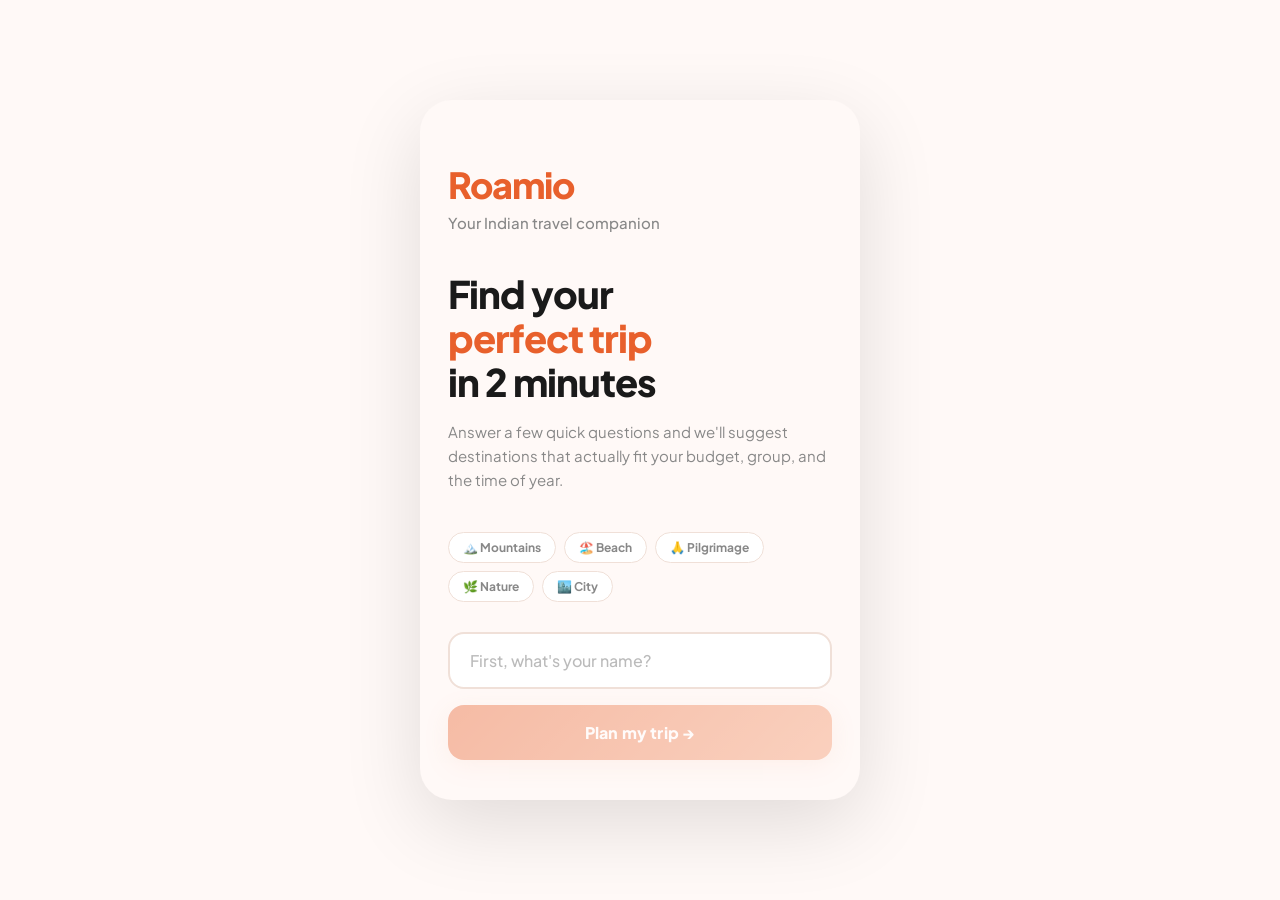
==== commit db4f35ec: "Add files via upload" ====
--- a/index.html
+++ b/index.html
@@ -1,1227 +1,513 @@
 <!DOCTYPE html>
 <html lang="en">
 <head>
-<meta charset="UTF-8">
-<meta name="viewport" content="width=device-width, initial-scale=1.0">
-<title>Roamio — Find your next trip</title>
-<script data-goatcounter="https://roamio.goatcounter.com/count" async src="//gc.zgo.at/count.js"></script>
-<style>
-  * { margin: 0; padding: 0; box-sizing: border-box; }
-
-  body {
-    background: #F0F4F8;
-    min-height: 100vh;
-    display: flex;
-    align-items: center;
-    justify-content: center;
-    font-family: -apple-system, BlinkMacSystemFont, 'Segoe UI', 'Nunito', sans-serif;
-  }
-
-  /* ── Phone frame ── */
-  .phone {
-    width: 390px;
-    height: 780px;
-    background: #F7F7F7;
-    border-radius: 44px;
-    overflow: hidden;
-    position: relative;
-    box-shadow: 0 24px 60px rgba(0,0,0,0.15), 0 4px 12px rgba(0,0,0,0.08);
-    border: 1px solid #E0E0E0;
-  }
-
-  /* ── Base screen ── */
-  .screen {
-    position: absolute;
-    inset: 0;
-    background: #FFFFFF;
-    z-index: 100;
-    display: flex;
-    flex-direction: column;
-    align-items: center;
-    overflow-y: auto;
-  }
-  .screen.hidden { display: none; }
-
-  /* ── Status bar ── */
-  .status-bar {
-    height: 44px;
-    display: flex;
-    align-items: center;
-    justify-content: space-between;
-    padding: 0 28px;
-    color: #999;
-    font-size: 12px;
-    font-weight: 600;
-    background: #F7F7F7;
-  }
-  .status-logo { font-size: 15px; font-weight: 800; color: #58CC02; letter-spacing: -0.3px; }
-
-  /* ── Progress ── */
-  .progress-area { padding: 4px 28px 16px; background: #F7F7F7; }
-  .progress-meta { display: flex; justify-content: space-between; margin-bottom: 8px; color: #AAA; font-size: 12px; font-weight: 600; }
-  .progress-bar { height: 8px; background: #E8E8E8; border-radius: 8px; overflow: hidden; }
-  .progress-fill { height: 100%; background: #58CC02; border-radius: 8px; transition: width 0.4s cubic-bezier(0.34, 1.56, 0.64, 1); }
-
-  /* ── Card area ── */
-  .card-area { position: relative; height: 420px; display: flex; align-items: center; justify-content: center; padding: 0 20px; }
-
-  .card-bg { position: absolute; width: 320px; height: 360px; border-radius: 24px; background: #fff; transition: all 0.3s ease; }
-  .card-bg.second { transform: scale(0.95) translateY(10px); opacity: 0.5; z-index: 1; box-shadow: 0 2px 12px rgba(0,0,0,0.06); }
-  .card-bg.third  { transform: scale(0.9) translateY(20px);  opacity: 0.3; z-index: 0; box-shadow: 0 2px 8px rgba(0,0,0,0.04); }
-
-  .card {
-    position: absolute;
-    width: 330px;
-    min-height: 360px;
-    border-radius: 28px;
-    padding: 32px 24px 28px;
-    z-index: 10;
-    cursor: grab;
-    background: #FFFFFF;
-    box-shadow: 0 8px 32px rgba(0,0,0,0.10), 0 2px 8px rgba(0,0,0,0.06);
-    display: flex;
-    flex-direction: column;
-    align-items: center;
-    text-align: center;
-    user-select: none;
-    will-change: transform;
-    border: 1.5px solid #F0F0F0;
-  }
-  .card:active { cursor: grabbing; }
-  .card::before { content: ''; position: absolute; top: 0; left: 0; right: 0; height: 6px; border-radius: 28px 28px 0 0; background: var(--card-color, #58CC02); }
-
-  .card-emoji    { font-size: 64px; margin-bottom: 16px; line-height: 1; }
-  .card-question { font-size: 20px; font-weight: 800; color: #2D2D2D; line-height: 1.3; margin-bottom: 10px; letter-spacing: -0.2px; }
-  .card-sub      { font-size: 14px; color: #AAA; line-height: 1.5; }
-
-  .swipe-indicator { position: absolute; top: 24px; padding: 7px 14px; border-radius: 10px; font-size: 16px; font-weight: 800; opacity: 0; transition: opacity 0.1s; letter-spacing: 1px; border: 2.5px solid; }
-  .swipe-yes { right: 20px; color: #58CC02; border-color: #58CC02; background: rgba(88,204,2,0.08); }
-  .swipe-no  { left: 20px;  color: #FF4B4B; border-color: #FF4B4B; background: rgba(255,75,75,0.08); }
-
-  /* ── Action area ── */
-  .action-area { display: flex; flex-direction: column; align-items: center; gap: 10px; padding: 0 28px; }
-  .hint-text { color: #C0C0C0; font-size: 12px; font-weight: 500; }
-  .buttons { display: flex; gap: 24px; align-items: center; }
-  .btn-no, .btn-yes { width: 72px; height: 72px; border-radius: 50%; border: none; cursor: pointer; font-size: 26px; display: flex; align-items: center; justify-content: center; transition: transform 0.15s ease, box-shadow 0.15s ease; -webkit-tap-highlight-color: transparent; }
-  .btn-no  { background: #FFF0F0; border: 2.5px solid #FF4B4B; color: #FF4B4B; box-shadow: 0 4px 12px rgba(255,75,75,0.15); }
-  .btn-yes { background: #58CC02; border: 2.5px solid #58CC02; color: #fff;    box-shadow: 0 4px 16px rgba(88,204,2,0.35); font-size: 28px; }
-  .btn-no:hover  { transform: scale(1.07); }
-  .btn-yes:hover { transform: scale(1.07); }
-  .btn-no:active, .btn-yes:active { transform: scale(0.94); }
-
-  /* ── Shared form styles ── */
-  .field-label { width: 100%; text-align: left; font-size: 11px; font-weight: 700; color: #AAA; letter-spacing: 0.8px; text-transform: uppercase; margin-bottom: 5px; }
-  .styled-select { width: 100%; padding: 13px 16px; border-radius: 14px; background: #F7F7F7; border: 2px solid #E8E8E8; color: #2D2D2D; font-size: 14px; font-weight: 600; margin-bottom: 12px; appearance: none; outline: none; cursor: pointer; transition: border-color 0.2s; }
-  .styled-select:focus { border-color: #58CC02; }
-  .styled-select.error { border-color: #FF4B4B; }
-  .styled-select option { color: #2D2D2D; background: #fff; }
-  .region-wrap { width: 100%; display: none; }
-  .region-wrap.visible { display: block; }
-
-  /* ── INTRO SCREEN ── */
-  .intro-inner { display: flex; flex-direction: column; align-items: center; justify-content: center; padding: 22px 28px; text-align: center; width: 100%; min-height: 100%; }
-  .intro-logo  { font-size: 26px; font-weight: 900; color: #58CC02; letter-spacing: -0.5px; margin-bottom: 4px; }
-  .intro-emoji { font-size: 48px; margin-bottom: 8px; }
-  .intro-title { font-size: 22px; font-weight: 800; color: #2D2D2D; margin-bottom: 4px; letter-spacing: -0.4px; }
-  .intro-sub   { font-size: 13px; color: #AAA; margin-bottom: 18px; line-height: 1.5; }
-
-  .btn-start { width: 100%; padding: 16px; border-radius: 16px; background: #1CB0F6; border: none; color: #fff; font-size: 16px; font-weight: 800; cursor: pointer; letter-spacing: 0.2px; transition: all 0.2s; box-shadow: 0 4px 16px rgba(28,176,246,0.35); margin-top: 4px; }
-  .btn-start:hover  { transform: translateY(-2px); box-shadow: 0 6px 20px rgba(28,176,246,0.4); }
-  .btn-start:active { transform: translateY(0); }
-
-  /* ── SWIPE HELPER SCREEN ── */
-  .swipe-helper-inner { display: flex; flex-direction: column; align-items: center; justify-content: center; padding: 36px 28px; text-align: center; width: 100%; height: 100%; }
-  .helper-emoji { font-size: 56px; margin-bottom: 14px; }
-  .helper-title { font-size: 22px; font-weight: 800; color: #2D2D2D; margin-bottom: 8px; }
-  .helper-sub   { font-size: 13px; color: #AAA; margin-bottom: 28px; line-height: 1.55; }
-
-  .helper-row { display: flex; gap: 12px; margin-bottom: 28px; width: 100%; }
-  .helper-card { flex: 1; padding: 18px 12px; border-radius: 16px; text-align: center; }
-  .helper-card.no-side  { background: #FFF0F0; border: 2px solid #FF4B4B; }
-  .helper-card.yes-side { background: #F0FFF0; border: 2px solid #58CC02; }
-  .helper-card-icon { font-size: 30px; margin-bottom: 6px; }
-  .helper-card-dir  { font-size: 13px; font-weight: 800; margin-bottom: 4px; }
-  .helper-card.no-side  .helper-card-dir { color: #FF4B4B; }
-  .helper-card.yes-side .helper-card-dir { color: #58CC02; }
-  .helper-card-desc { font-size: 11px; color: #AAA; line-height: 1.4; }
-
-  .btn-got-it { width: 100%; padding: 16px; border-radius: 16px; background: #58CC02; border: none; color: #fff; font-size: 16px; font-weight: 800; cursor: pointer; box-shadow: 0 4px 16px rgba(88,204,2,0.35); transition: all 0.2s; }
-  .btn-got-it:hover { transform: translateY(-2px); }
-
-  /* ── RESULT SCREEN (single card) ── */
-  .result-screen-v2 { overflow: hidden; background: #F7F7F7; justify-content: flex-start; }
-
-  .result-header { width: 100%; background: #fff; padding: 14px 24px 12px; border-bottom: 1.5px solid #F0F0F0; text-align: center; flex-shrink: 0; }
-  .result-header-logo { font-size: 17px; font-weight: 900; color: #58CC02; }
-  .result-summary { font-size: 12px; color: #888; margin-top: 3px; font-weight: 500; line-height: 1.4; }
-
-  .result-body { padding: 14px 20px 16px; width: 100%; flex: 1; display: flex; flex-direction: column; overflow-y: auto; }
-
-  .dest-card { background: #fff; border-radius: 22px; padding: 22px 18px; border: 2px solid #F0F0F0; box-shadow: 0 4px 20px rgba(0,0,0,0.07); margin-bottom: 12px; animation: popIn 0.3s ease forwards; }
-  .dc-counter { font-size: 11px; color: #CCC; font-weight: 600; text-align: right; margin-bottom: 6px; }
-  .dc-top  { display: flex; align-items: center; gap: 14px; margin-bottom: 10px; }
-  .dc-emoji { font-size: 42px; flex-shrink: 0; }
-  .dc-info  { flex: 1; }
-  .dc-dest     { font-size: 20px; font-weight: 800; color: #2D2D2D; }
-  .dc-location { font-size: 12px; color: #999; font-weight: 500; margin-top: 1px; }
-  .dc-tag      { display: inline-block; font-size: 11px; font-weight: 700; color: #58CC02; background: rgba(88,204,2,0.10); padding: 3px 10px; border-radius: 20px; margin-top: 4px; }
-  .dc-why      { font-size: 13px; color: #777; line-height: 1.6; }
-  .dc-budget-note { font-size: 11px; color: #AAA; margin-top: 10px; padding-top: 10px; border-top: 1px solid #F0F0F0; }
-
-  .result-actions { display: flex; flex-direction: column; gap: 9px; margin-top: 2px; }
-
-  .btn-build-itinerary { width: 100%; padding: 15px; border-radius: 14px; background: #1CB0F6; border: none; color: #fff; font-size: 15px; font-weight: 800; cursor: pointer; box-shadow: 0 4px 14px rgba(28,176,246,0.3); transition: all 0.2s; }
-  .btn-build-itinerary:hover  { transform: translateY(-1px); }
-  .btn-build-itinerary:active { transform: scale(0.97); }
-
-  .nav-row { display: flex; gap: 8px; width: 100%; }
-  .btn-prev-dest { flex: 0 0 44px; padding: 13px 0; border-radius: 14px; background: #fff; border: 2px solid #E8E8E8; color: #888; font-size: 16px; font-weight: 700; cursor: pointer; transition: all 0.2s; }
-  .btn-prev-dest:hover { border-color: #CCC; color: #555; }
-  .btn-next-dest { flex: 1; padding: 13px; border-radius: 14px; background: #fff; border: 2px solid #E8E8E8; color: #888; font-size: 14px; font-weight: 700; cursor: pointer; transition: all 0.2s; }
-  .btn-next-dest:hover { border-color: #CCC; color: #666; }
-
-  .btn-start-over-link { background: none; border: none; color: #CCC; font-size: 12px; font-weight: 600; cursor: pointer; text-decoration: underline; text-underline-offset: 3px; padding: 6px; display: block; margin: 0 auto; }
-  .btn-start-over-link:hover { color: #AAA; }
-
-  .no-more-wrap { text-align: center; padding: 24px 0; }
-  .no-more-emoji { font-size: 44px; margin-bottom: 10px; }
-  .no-more-title { font-size: 16px; font-weight: 800; color: #2D2D2D; margin-bottom: 6px; }
-  .no-more-sub   { font-size: 13px; color: #AAA; margin-bottom: 18px; }
-  .btn-full { width: 100%; padding: 14px; border-radius: 14px; border: 2px solid #E8E8E8; background: #F7F7F7; color: #888; font-size: 14px; font-weight: 700; cursor: pointer; transition: all 0.2s; }
-
-  /* ── DATE PICKER SCREEN ── */
-  .datepicker-inner { display: flex; flex-direction: column; align-items: center; justify-content: center; padding: 32px 28px; width: 100%; height: 100%; text-align: center; }
-  .dp-emoji  { font-size: 50px; margin-bottom: 12px; }
-  .dp-title  { font-size: 22px; font-weight: 800; color: #2D2D2D; margin-bottom: 6px; }
-  .dp-sub    { font-size: 13px; color: #AAA; margin-bottom: 24px; line-height: 1.5; }
-  .dp-dest-name { color: #1CB0F6; font-weight: 700; }
-
-  .date-field-group { width: 100%; margin-bottom: 16px; }
-  .styled-date-input { width: 100%; padding: 13px 16px; border-radius: 14px; background: #F7F7F7; border: 2px solid #E8E8E8; color: #2D2D2D; font-size: 14px; font-weight: 600; outline: none; transition: border-color 0.2s; font-family: inherit; }
-  .styled-date-input:focus { border-color: #1CB0F6; }
-
-  .auto-end-date { margin-top: 8px; padding: 12px 16px; background: #F0FFF0; border-radius: 12px; font-size: 13px; color: #46A302; font-weight: 600; text-align: left; display: none; }
-  .auto-end-date.visible { display: block; }
-
-  .btn-confirm-dates { width: 100%; padding: 16px; border-radius: 16px; background: #58CC02; border: none; color: #fff; font-size: 16px; font-weight: 800; cursor: pointer; box-shadow: 0 4px 16px rgba(88,204,2,0.35); transition: all 0.2s; margin-top: 4px; }
-  .btn-confirm-dates:hover    { transform: translateY(-2px); }
-  .btn-confirm-dates:disabled { background: #C8C8C8; box-shadow: none; cursor: not-allowed; transform: none; }
-
-  .btn-back-link { background: none; border: none; color: #CCC; font-size: 13px; font-weight: 600; cursor: pointer; margin-top: 12px; text-decoration: underline; text-underline-offset: 3px; }
-
-  /* ── LOADING SCREEN ── */
-  .loading-inner { display: flex; flex-direction: column; align-items: center; justify-content: center; padding: 32px 28px; width: 100%; height: 100%; text-align: center; }
-  .loading-globe  { font-size: 56px; margin-bottom: 16px; display: inline-block; animation: spin 3s linear infinite; }
-  @keyframes spin { from { transform: rotate(0deg); } to { transform: rotate(360deg); } }
-  .loading-title { font-size: 20px; font-weight: 800; color: #2D2D2D; margin-bottom: 8px; }
-  .loading-sub   { font-size: 14px; color: #AAA; line-height: 1.5; }
-  .loading-dest  { font-weight: 700; color: #1CB0F6; }
-  .loading-dots::after { content: ''; animation: dotdot 1.5s steps(4, end) infinite; }
-  @keyframes dotdot { 0%{content:''} 25%{content:'.'} 50%{content:'..'} 75%{content:'...'} 100%{content:''} }
-
-  /* ── ITINERARY SCREEN ── */
-  .itinerary-screen { overflow: hidden; background: #F7F7F7; justify-content: flex-start; }
-  .itin-header { width: 100%; background: #fff; padding: 14px 20px 12px; border-bottom: 1.5px solid #F0F0F0; flex-shrink: 0; display: flex; align-items: center; gap: 10px; }
-  .itin-back-btn { background: none; border: none; font-size: 20px; cursor: pointer; color: #AAA; padding: 4px 6px; flex-shrink: 0; border-radius: 8px; transition: background 0.15s; }
-  .itin-back-btn:hover { background: #F0F0F0; }
-  .itin-header-info { flex: 1; }
-  .itin-header-logo { font-size: 15px; font-weight: 900; color: #58CC02; }
-  .itin-header-dest { font-size: 12px; color: #AAA; font-weight: 600; margin-top: 1px; }
-
-  .itin-body { flex: 1; overflow-y: auto; padding: 14px 16px 100px; width: 100%; }
-  .itin-actions { position: absolute; bottom: 0; left: 0; right: 0; background: #fff; border-top: 1.5px solid #F0F0F0; padding: 12px 16px; display: flex; gap: 10px; }
-  .btn-whatsapp { flex: 1; display: flex; align-items: center; justify-content: center; gap: 8px; background: #25D366; color: #fff; font-size: 14px; font-weight: 700; border: none; border-radius: 14px; padding: 13px; cursor: pointer; text-decoration: none; }
-  .btn-whatsapp:hover { background: #20b857; }
-
-  .itin-card { background: #fff; border-radius: 18px; padding: 18px 16px; font-size: 13px; line-height: 1.75; color: #444; }
-  .itin-card .section-head { font-size: 14px; font-weight: 800; color: #2D2D2D; margin-top: 18px; margin-bottom: 6px; display: block; }
-  .itin-card .section-head:first-child { margin-top: 0; }
-  .itin-card .day-line { font-weight: 700; color: #2D2D2D; }
-
-  .itin-error { text-align: center; padding: 28px 0; }
-  .itin-error-emoji { font-size: 44px; margin-bottom: 12px; }
-  .itin-error-title { font-size: 16px; font-weight: 800; color: #2D2D2D; margin-bottom: 6px; }
-  .itin-error-sub   { font-size: 13px; color: #AAA; margin-bottom: 20px; line-height: 1.5; }
-  .btn-retry { padding: 13px 28px; border-radius: 12px; background: #1CB0F6; border: none; color: #fff; font-size: 14px; font-weight: 700; cursor: pointer; }
-  .itin-start-over  { background: none; border: none; color: #CCC; font-size: 13px; cursor: pointer; text-decoration: underline; margin-top: 14px; display: block; width: 100%; text-align: center; }
-
-  /* ── Animations ── */
-  @keyframes flyRight { to { transform: translateX(600px) rotate(28deg); opacity: 0; } }
-  @keyframes flyLeft  { to { transform: translateX(-600px) rotate(-28deg); opacity: 0; } }
-  @keyframes popIn    { from { transform: scale(0.88) translateY(8px); opacity: 0; } to { transform: scale(1); opacity: 1; } }
-  @keyframes bounceIn { 0%{transform:scale(0.7)}60%{transform:scale(1.05)}80%{transform:scale(0.97)}100%{transform:scale(1)} }
-
-  .fly-right { animation: flyRight 0.38s ease forwards; }
-  .fly-left  { animation: flyLeft  0.38s ease forwards; }
-  .pop-in    { animation: popIn    0.3s ease forwards; }
-  .bounce-in { animation: bounceIn 0.45s ease forwards; }
-</style>
-<!-- Destination database (all 5 parts) -->
-<script src="destinations/part1_domestic_north.js"></script>
-<script src="destinations/part2_domestic_south.js"></script>
-<script src="destinations/part3_domestic_west_east.js"></script>
-<script src="destinations/part4_international_asia.js"></script>
-<script src="destinations/part5_international_rest.js"></script>
+  <meta charset="UTF-8" />
+  <meta name="viewport" content="width=device-width, initial-scale=1.0, maximum-scale=1.0" />
+  <title>Roamio — Your Indian Travel Companion</title>
+  <link rel="stylesheet" href="styles.css" />
+  <script data-goatcounter="https://roamio.goatcounter.com/count" async src="//gc.zgo.at/count.js"></script>
 </head>
 <body>
-
-<div class="phone">
-
-  <!-- ══════════════════════════════════════
-       INTRO SCREEN
-  ══════════════════════════════════════ -->
-  <div class="screen" id="introScreen">
-    <div class="intro-inner">
-      <div class="intro-logo">Roamio ✈️</div>
-      <div class="intro-emoji">🌍</div>
-      <div class="intro-title">Where to next?</div>
-      <div class="intro-sub">7 quick swipes. We'll find your perfect trip.</div>
-
-      <div class="field-label">Your city</div>
-      <select class="styled-select" id="citySelect">
-        <option value="">📍 Travelling from...</option>
-        <option value="Delhi">Delhi</option>
+<div id="app">
+
+  <!-- ══════════════════════════════
+       SCREEN 0 — WELCOME
+  ══════════════════════════════ -->
+  <div class="screen active" id="screen-welcome">
+    <div class="welcome-body">
+      <div class="welcome-top">
+        <div class="welcome-logo">Roamio</div>
+        <div class="welcome-tagline">Your Indian travel companion</div>
+
+        <div class="welcome-hero">
+          Find your<br/><span>perfect trip</span><br/>in 2 minutes
+        </div>
+        <div class="welcome-desc">
+          Answer a few quick questions and we'll suggest destinations that actually fit your budget, group, and the time of year.
+        </div>
+
+        <div class="welcome-pills">
+          <div class="pill">🏔️ Mountains</div>
+          <div class="pill">🏖️ Beach</div>
+          <div class="pill">🙏 Pilgrimage</div>
+          <div class="pill">🌿 Nature</div>
+          <div class="pill">🏙️ City</div>
+        </div>
+      </div>
+
+      <div class="welcome-name-wrap">
+        <input
+          type="text"
+          class="welcome-name-input"
+          id="nameInput"
+          placeholder="First, what's your name?"
+          oninput="handleNameInput(this.value)"
+          autocomplete="given-name"
+        />
+      </div>
+
+      <button class="btn-cta" id="btnWelcomeStart" onclick="goTo('screen-city')" disabled>Plan my trip →</button>
+    </div>
+  </div>
+
+  <!-- ══════════════════════════════
+       SCREEN 1 — CITY OF ORIGIN
+  ══════════════════════════════ -->
+  <div class="screen" id="screen-city">
+    <div class="progress-bar-wrap"><div class="progress-bar-fill" style="width:12%"></div></div>
+    <div class="screen-header">
+      <button class="btn-back" onclick="goTo('screen-welcome')">←</button>
+      <span class="step-label">Step 1 of 7</span>
+      <div style="width:36px"></div>
+    </div>
+    <div class="screen-body">
+      <div class="screen-icon">📍</div>
+      <div class="screen-title">Where are you travelling from?</div>
+      <div class="screen-sub">We'll only suggest places that make sense for your travel time</div>
+
+      <select class="city-dropdown" id="citySelect" onchange="handleCitySelect(this.value)">
+        <option value="">— Select your city —</option>
+        <option value="Delhi">Delhi / NCR</option>
         <option value="Mumbai">Mumbai</option>
-        <option value="Bangalore">Bangalore</option>
+        <option value="Bengaluru">Bengaluru</option>
         <option value="Chennai">Chennai</option>
         <option value="Hyderabad">Hyderabad</option>
         <option value="Kolkata">Kolkata</option>
         <option value="Pune">Pune</option>
         <option value="Ahmedabad">Ahmedabad</option>
-        <option value="other">Somewhere else</option>
+        <option value="Jaipur">Jaipur</option>
+        <option value="Kochi">Kochi</option>
+        <option value="Chandigarh">Chandigarh</option>
+        <option value="Surat">Surat</option>
+        <option value="other">My city isn't listed →</option>
       </select>
 
-      <div class="region-wrap" id="regionWrap">
-        <div class="field-label">Which region?</div>
-        <select class="styled-select" id="regionSelect">
-          <option value="">Pick your region...</option>
-          <option value="North India">North India (UP, Rajasthan, HP, UK, J&K)</option>
-          <option value="South India">South India (Karnataka, Kerala, TN, AP, Telangana)</option>
-          <option value="West India">West India (Maharashtra, Gujarat, Goa)</option>
-          <option value="East India">East India (WB, Odisha, Bihar, Jharkhand)</option>
-          <option value="Northeast India">Northeast India (Assam, Meghalaya, Sikkim etc.)</option>
-          <option value="Central India">Central India (MP, Chhattisgarh)</option>
-        </select>
-      </div>
-
-      <div class="field-label">Trip length</div>
-      <select class="styled-select" id="durationSelect">
-        <option value="">🗓 How long?</option>
-        <option value="weekend">Weekend escape (2–3 days)</option>
-        <option value="short">Short trip (4–5 days)</option>
-        <option value="week">Full week (6–8 days)</option>
-        <option value="long">10 days or more</option>
-      </select>
-
-      <div class="field-label">Budget per adult per day</div>
-      <select class="styled-select" id="budgetSelect">
-        <option value="">💰 What's your budget?</option>
-        <option value="tight">Less than ₹2,000/day</option>
-        <option value="mid">About ₹5,000/day</option>
-        <option value="premium">₹10,000 and more/day</option>
-      </select>
-
-      <button class="btn-start" id="startBtn">Let's find your trip →</button>
-    </div>
-  </div>
-
-  <!-- ══════════════════════════════════════
-       SWIPE HELPER SCREEN
-  ══════════════════════════════════════ -->
-  <div class="screen hidden" id="swipeHelperScreen">
-    <div class="swipe-helper-inner">
-      <div class="helper-emoji">👆</div>
-      <div class="helper-title">Here's how it works</div>
-      <div class="helper-sub">Swipe or use the buttons to answer 7 quick questions — we'll find your perfect trip!</div>
-
-      <div class="helper-row">
-        <div class="helper-card no-side">
-          <div class="helper-card-icon">👈</div>
-          <div class="helper-card-dir">Swipe Left</div>
-          <div class="helper-card-desc">Nope, not for me</div>
-        </div>
-        <div class="helper-card yes-side">
-          <div class="helper-card-icon">👉</div>
-          <div class="helper-card-dir">Swipe Right</div>
-          <div class="helper-card-desc">Yes, sounds like me!</div>
-        </div>
-      </div>
-
-      <button class="btn-got-it" id="gotItBtn">Got it — let's go! 🚀</button>
-    </div>
-  </div>
-
-  <!-- ══════════════════════════════════════
-       QUIZ SCREEN (not .screen — managed separately)
-  ══════════════════════════════════════ -->
-  <div id="quizScreen" style="display:none; flex-direction:column; height:100%; position:absolute; inset:0; z-index:50; background:#F7F7F7;">
-    <div class="status-bar">
-      <span>9:41</span>
-      <span class="status-logo">Roamio</span>
-      <span>●●●</span>
-    </div>
-
-    <div class="progress-area">
-      <div class="progress-meta">
-        <span id="progressLabel">Question 1 of 7</span>
-        <span id="progressPct">0%</span>
-      </div>
-      <div class="progress-bar">
-        <div class="progress-fill" id="progressFill" style="width:0%"></div>
-      </div>
-    </div>
-
-    <div class="card-area" id="cardArea">
-      <div class="card-bg third"></div>
-      <div class="card-bg second"></div>
-      <div class="card" id="mainCard" style="--card-color:#58CC02">
-        <div class="swipe-indicator swipe-yes" id="swipeYes">YES ✓</div>
-        <div class="swipe-indicator swipe-no"  id="swipeNo">NOPE ✗</div>
-        <div class="card-emoji"    id="cardEmoji">✈️</div>
-        <div class="card-question" id="cardQuestion"></div>
-        <div class="card-sub"      id="cardSub"></div>
-      </div>
-    </div>
-
-    <div class="action-area">
-      <div class="hint-text">swipe the card · or use buttons below</div>
-      <div class="buttons">
-        <button class="btn-no"  id="btnNo"  title="Nope">✗</button>
-        <button class="btn-yes" id="btnYes" title="Yes">✓</button>
-      </div>
-    </div>
-  </div>
-
-  <!-- ══════════════════════════════════════
-       RESULT SCREEN — single card
-  ══════════════════════════════════════ -->
-  <div class="screen hidden result-screen-v2" id="resultScreen">
-    <div class="result-header">
-      <div class="result-header-logo">Roamio ✈️</div>
-      <div class="result-summary" id="resultSummary"></div>
-    </div>
-    <div class="result-body">
-      <div id="destCardWrap"></div>
-      <div class="result-actions" id="resultActions">
-        <button class="btn-build-itinerary" id="btnBuildItinerary">Build my itinerary 🗺️</button>
-        <div class="nav-row">
-          <button class="btn-prev-dest" id="btnPrevDest" style="display:none;">←</button>
-          <button class="btn-next-dest" id="btnNextDest">Naah, show me something else</button>
-        </div>
-        <button class="btn-start-over-link" id="btnStartOver">↺ Start over</button>
-      </div>
-    </div>
-  </div>
-
-  <!-- ══════════════════════════════════════
-       DATE PICKER SCREEN
-  ══════════════════════════════════════ -->
-  <div class="screen hidden" id="datePickerScreen">
-    <div class="datepicker-inner">
-      <div class="dp-emoji">📅</div>
-      <div class="dp-title">When are you going?</div>
-      <div class="dp-sub">Pick your start date — we'll build the itinerary for <span class="dp-dest-name" id="dpDestName"></span></div>
-
-      <div class="date-field-group" style="width:100%;">
-        <div class="field-label">Start date</div>
-        <input type="date" class="styled-date-input" id="startDateInput">
-      </div>
-
-      <div class="date-field-group" id="endDateGroup" style="width:100%; display:none; margin-top:12px;">
-        <div class="field-label">Return date <span style="font-weight:400; color:#AAA;">(auto-filled, feel free to change)</span></div>
-        <input type="date" class="styled-date-input" id="endDateInput">
-      </div>
-
-      <button class="btn-confirm-dates" id="btnConfirmDates" disabled>Build my itinerary ✨</button>
-      <button class="btn-back-link" id="btnBackToResults">← Back to results</button>
-    </div>
-  </div>
-
-  <!-- ══════════════════════════════════════
-       LOADING SCREEN
-  ══════════════════════════════════════ -->
-  <div class="screen hidden" id="loadingScreen">
-    <div class="loading-inner">
-      <span class="loading-globe">🌍</span>
-      <div class="loading-title">Building your itinerary<span class="loading-dots"></span></div>
-      <div class="loading-sub">Crafting the perfect plan for <span class="loading-dest" id="loadingDestName"></span></div>
-    </div>
-  </div>
-
-  <!-- ══════════════════════════════════════
-       ITINERARY SCREEN
-  ══════════════════════════════════════ -->
-  <div class="screen hidden itinerary-screen" id="itineraryScreen">
+      <input
+        class="city-text-input"
+        type="text"
+        id="cityTextInput"
+        placeholder="Type your city name..."
+        style="display:none"
+        oninput="handleCityText(this.value)"
+      />
+      <div class="field-note" id="cityNote" style="display:none">
+        We'll do our best with travel time estimates for your city
+      </div>
+
+      <div class="error-box" id="cityError">Please enter your city to continue</div>
+      <button class="btn-cta" onclick="nextFromCity()" disabled id="btnCityNext">Continue →</button>
+    </div>
+  </div>
+
+  <!-- ══════════════════════════════
+       SCREEN 2 — WHO'S TRAVELLING
+  ══════════════════════════════ -->
+  <div class="screen" id="screen-who">
+    <div class="progress-bar-wrap"><div class="progress-bar-fill" style="width:25%"></div></div>
+    <div class="screen-header">
+      <button class="btn-back" onclick="goTo('screen-city')">←</button>
+      <span class="step-label">Step 2 of 7</span>
+      <div style="width:36px"></div>
+    </div>
+    <div class="screen-body">
+      <div class="screen-icon">👥</div>
+      <div class="screen-title">Who's going on this trip?</div>
+      <div class="screen-sub">This helps us tailor the right kind of destinations and activities</div>
+
+      <div class="options-list" id="whoOptions">
+        <button class="option-btn" data-value="solo" onclick="selectOption('whoOptions', this)">
+          <span class="opt-emoji">👤</span>
+          <span class="opt-label">Just me</span>
+          <span class="opt-check">✓</span>
+        </button>
+        <button class="option-btn" data-value="couple" onclick="selectOption('whoOptions', this)">
+          <span class="opt-emoji">💑</span>
+          <span class="opt-label">Me &amp; my partner</span>
+          <span class="opt-check">✓</span>
+        </button>
+        <button class="option-btn" data-value="family_kids" onclick="selectOption('whoOptions', this)">
+          <span class="opt-emoji">👨‍👩‍👧</span>
+          <span class="opt-label">Us &amp; kids</span>
+          <span class="opt-check">✓</span>
+        </button>
+        <button class="option-btn" data-value="family_grand" onclick="selectOption('whoOptions', this)">
+          <span class="opt-emoji">👴</span>
+          <span class="opt-label">Us, kids &amp; grandparents</span>
+          <span class="opt-check">✓</span>
+        </button>
+        <button class="option-btn" data-value="friends" onclick="selectOption('whoOptions', this)">
+          <span class="opt-emoji">👯</span>
+          <span class="opt-label">Group of friends</span>
+          <span class="opt-check">✓</span>
+        </button>
+      </div>
+
+      <button class="btn-cta" id="btnWhoNext" onclick="nextFromOption('whoOptions','screen-month')" disabled>Continue →</button>
+    </div>
+  </div>
+
+  <!-- ══════════════════════════════
+       SCREEN 3 — MONTH
+  ══════════════════════════════ -->
+  <div class="screen" id="screen-month">
+    <div class="progress-bar-wrap"><div class="progress-bar-fill" style="width:37%"></div></div>
+    <div class="screen-header">
+      <button class="btn-back" onclick="goTo('screen-who')">←</button>
+      <span class="step-label">Step 3 of 7</span>
+      <div style="width:36px"></div>
+    </div>
+    <div class="screen-body">
+      <div class="screen-icon">📅</div>
+      <div class="screen-title">When are you planning to go?</div>
+      <div class="screen-sub">Weather varies a lot across India — this matters more than you think</div>
+
+      <div class="month-grid" id="monthOptions">
+        <button class="month-btn" data-value="January"   onclick="selectMonth(this)">Jan</button>
+        <button class="month-btn" data-value="February"  onclick="selectMonth(this)">Feb</button>
+        <button class="month-btn" data-value="March"     onclick="selectMonth(this)">Mar</button>
+        <button class="month-btn" data-value="April"     onclick="selectMonth(this)">Apr</button>
+        <button class="month-btn" data-value="May"       onclick="selectMonth(this)">May</button>
+        <button class="month-btn" data-value="June"      onclick="selectMonth(this)">Jun</button>
+        <button class="month-btn" data-value="July"      onclick="selectMonth(this)">Jul</button>
+        <button class="month-btn" data-value="August"    onclick="selectMonth(this)">Aug</button>
+        <button class="month-btn" data-value="September" onclick="selectMonth(this)">Sep</button>
+        <button class="month-btn" data-value="October"   onclick="selectMonth(this)">Oct</button>
+        <button class="month-btn" data-value="November"  onclick="selectMonth(this)">Nov</button>
+        <button class="month-btn" data-value="December"  onclick="selectMonth(this)">Dec</button>
+      </div>
+
+      <button class="btn-cta" id="btnMonthNext" onclick="nextFromMonth()" disabled>Continue →</button>
+    </div>
+  </div>
+
+  <!-- ══════════════════════════════
+       SCREEN 4 — BUDGET
+  ══════════════════════════════ -->
+  <div class="screen" id="screen-budget">
+    <div class="progress-bar-wrap"><div class="progress-bar-fill" style="width:50%"></div></div>
+    <div class="screen-header">
+      <button class="btn-back" onclick="goTo('screen-month')">←</button>
+      <span class="step-label">Step 4 of 7</span>
+      <div style="width:36px"></div>
+    </div>
+    <div class="screen-body">
+      <div class="screen-icon">💰</div>
+      <div class="screen-title">What's your budget per adult per day?</div>
+      <div class="screen-sub">Covers stay, food &amp; activities. We'll match destinations to this</div>
+
+      <div class="options-list" id="budgetOptions">
+        <button class="option-btn" data-value="budget" onclick="selectOption('budgetOptions', this)">
+          <span class="opt-emoji">💚</span>
+          <span class="opt-label">Less than ₹2,000 / day</span>
+          <span class="opt-check">✓</span>
+        </button>
+        <button class="option-btn" data-value="mid" onclick="selectOption('budgetOptions', this)">
+          <span class="opt-emoji">💛</span>
+          <span class="opt-label">Around ₹5,000 / day</span>
+          <span class="opt-check">✓</span>
+        </button>
+        <button class="option-btn" data-value="premium" onclick="selectOption('budgetOptions', this)">
+          <span class="opt-emoji">🧡</span>
+          <span class="opt-label">₹10,000 and above</span>
+          <span class="opt-check">✓</span>
+        </button>
+      </div>
+
+      <button class="btn-cta" id="btnBudgetNext" onclick="nextFromOption('budgetOptions','screen-duration')" disabled>Continue →</button>
+    </div>
+  </div>
+
+  <!-- ══════════════════════════════
+       SCREEN 5 — DURATION
+  ══════════════════════════════ -->
+  <div class="screen" id="screen-duration">
+    <div class="progress-bar-wrap"><div class="progress-bar-fill" style="width:62%"></div></div>
+    <div class="screen-header">
+      <button class="btn-back" onclick="goTo('screen-budget')">←</button>
+      <span class="step-label">Step 5 of 7</span>
+      <div style="width:36px"></div>
+    </div>
+    <div class="screen-body">
+      <div class="screen-icon">🗓️</div>
+      <div class="screen-title">How long is your trip?</div>
+      <div class="screen-sub">This helps us decide how far you can realistically travel</div>
+
+      <div class="options-list" id="durationOptions">
+        <button class="option-btn" data-value="weekend" onclick="selectOption('durationOptions', this)">
+          <span class="opt-emoji">⚡</span>
+          <span class="opt-label">Weekend (1–3 days)</span>
+          <span class="opt-check">✓</span>
+        </button>
+        <button class="option-btn" data-value="short" onclick="selectOption('durationOptions', this)">
+          <span class="opt-emoji">🌤️</span>
+          <span class="opt-label">4–6 days</span>
+          <span class="opt-check">✓</span>
+        </button>
+        <button class="option-btn" data-value="week" onclick="selectOption('durationOptions', this)">
+          <span class="opt-emoji">🌍</span>
+          <span class="opt-label">7–10 days</span>
+          <span class="opt-check">✓</span>
+        </button>
+        <button class="option-btn" data-value="long" onclick="selectOption('durationOptions', this)">
+          <span class="opt-emoji">✈️</span>
+          <span class="opt-label">10+ days</span>
+          <span class="opt-check">✓</span>
+        </button>
+      </div>
+
+      <button class="btn-cta" id="btnDurationNext" onclick="nextFromOption('durationOptions','screen-location')" disabled>Continue →</button>
+    </div>
+  </div>
+
+  <!-- ══════════════════════════════
+       SCREEN 6 — LOCATION TYPE
+  ══════════════════════════════ -->
+  <div class="screen" id="screen-location">
+    <div class="progress-bar-wrap"><div class="progress-bar-fill" style="width:75%"></div></div>
+    <div class="screen-header">
+      <button class="btn-back" onclick="goTo('screen-duration')">←</button>
+      <span class="step-label">Step 6 of 7</span>
+      <div style="width:36px"></div>
+    </div>
+    <div class="screen-body">
+      <div class="screen-icon">🗺️</div>
+      <div class="screen-title">Where do you want to go?</div>
+      <div class="screen-sub">Pick the kind of place that excites you most right now</div>
+
+      <div class="options-list" id="locationOptions">
+        <button class="option-btn" data-value="mountains" onclick="selectOption('locationOptions', this)">
+          <span class="opt-emoji">🏔️</span>
+          <span class="opt-label">Mountains</span>
+          <span class="opt-check">✓</span>
+        </button>
+        <button class="option-btn" data-value="beach" onclick="selectOption('locationOptions', this)">
+          <span class="opt-emoji">🏖️</span>
+          <span class="opt-label">Beach</span>
+          <span class="opt-check">✓</span>
+        </button>
+        <button class="option-btn" data-value="city" onclick="selectOption('locationOptions', this)">
+          <span class="opt-emoji">🏙️</span>
+          <span class="opt-label">City</span>
+          <span class="opt-check">✓</span>
+        </button>
+        <button class="option-btn" data-value="pilgrimage" onclick="selectOption('locationOptions', this)">
+          <span class="opt-emoji">🙏</span>
+          <span class="opt-label">Pilgrimage</span>
+          <span class="opt-check">✓</span>
+        </button>
+        <button class="option-btn" data-value="nature" onclick="selectOption('locationOptions', this)">
+          <span class="opt-emoji">🌿</span>
+          <span class="opt-label">Nature &amp; Wildlife</span>
+          <span class="opt-check">✓</span>
+        </button>
+        <button class="option-btn" data-value="unsure" onclick="selectOption('locationOptions', this)">
+          <span class="opt-emoji">🤷</span>
+          <span class="opt-label">Not sure yet — surprise me</span>
+          <span class="opt-check">✓</span>
+        </button>
+      </div>
+
+      <button class="btn-cta" id="btnLocationNext" onclick="nextFromOption('locationOptions','screen-vibe')" disabled>Continue →</button>
+    </div>
+  </div>
+
+  <!-- ══════════════════════════════
+       SCREEN 7 — TRAVEL VIBE
+  ══════════════════════════════ -->
+  <div class="screen" id="screen-vibe">
+    <div class="progress-bar-wrap"><div class="progress-bar-fill" style="width:75%"></div></div>
+    <div class="screen-header">
+      <button class="btn-back" onclick="goTo('screen-location')">←</button>
+      <span class="step-label">Step 7 of 8</span>
+      <div style="width:36px"></div>
+    </div>
+    <div class="screen-body">
+      <div class="screen-icon">✨</div>
+      <div class="screen-title">What's your travel vibe?</div>
+      <div class="screen-sub">How do you like to feel on a trip?</div>
+
+      <div class="options-list" id="vibeOptions">
+        <button class="option-btn" data-value="calm" onclick="selectOption('vibeOptions', this)">
+          <span class="opt-emoji">😌</span>
+          <span class="opt-label">Calm &amp; Relaxed</span>
+          <span class="opt-check">✓</span>
+        </button>
+        <button class="option-btn" data-value="adventure" onclick="selectOption('vibeOptions', this)">
+          <span class="opt-emoji">🤸</span>
+          <span class="opt-label">Adventurous</span>
+          <span class="opt-check">✓</span>
+        </button>
+        <button class="option-btn" data-value="immersive" onclick="selectOption('vibeOptions', this)">
+          <span class="opt-emoji">🎭</span>
+          <span class="opt-label">Immersive &amp; Cultural</span>
+          <span class="opt-check">✓</span>
+        </button>
+        <button class="option-btn" data-value="unsure" onclick="selectOption('vibeOptions', this)">
+          <span class="opt-emoji">🤷</span>
+          <span class="opt-label">Not sure yet</span>
+          <span class="opt-check">✓</span>
+        </button>
+      </div>
+
+      <button class="btn-cta" id="btnVibeNext" onclick="nextFromOption('vibeOptions','screen-visa')" disabled>Continue →</button>
+    </div>
+  </div>
+
+  <!-- ══════════════════════════════
+       SCREEN 8 — VISA
+  ══════════════════════════════ -->
+  <div class="screen" id="screen-visa">
+    <div class="progress-bar-wrap"><div class="progress-bar-fill" style="width:90%"></div></div>
+    <div class="screen-header">
+      <button class="btn-back" onclick="goTo('screen-vibe')">←</button>
+      <span class="step-label">Step 8 of 8</span>
+      <div style="width:36px"></div>
+    </div>
+    <div class="screen-body">
+      <div class="screen-icon">🛂</div>
+      <div class="screen-title">Open to international travel?</div>
+      <div class="screen-sub">We can suggest nearby international destinations if you're open to it</div>
+
+      <div class="options-list" id="visaOptions">
+        <button class="option-btn" data-value="yes" onclick="selectOption('visaOptions', this)">
+          <span class="opt-emoji">✅</span>
+          <span class="opt-label">Yes, open to international</span>
+          <span class="opt-check">✓</span>
+        </button>
+        <button class="option-btn" data-value="evisa" onclick="selectOption('visaOptions', this)">
+          <span class="opt-emoji">📱</span>
+          <span class="opt-label">eVisa countries only</span>
+          <span class="opt-check">✓</span>
+        </button>
+        <button class="option-btn" data-value="india" onclick="selectOption('visaOptions', this)">
+          <span class="opt-emoji">🇮🇳</span>
+          <span class="opt-label">India only</span>
+          <span class="opt-check">✓</span>
+        </button>
+      </div>
+
+      <button class="btn-cta" id="btnVisaNext" onclick="nextFromVisa()" disabled>Find my destinations →</button>
+    </div>
+  </div>
+
+  <!-- ══════════════════════════════
+       SCREEN 8 — LOADING
+  ══════════════════════════════ -->
+  <div class="screen" id="screen-loading">
+    <div class="loading-body">
+      <div class="loading-logo">Roamio</div>
+      <div class="loading-spinner"></div>
+      <div class="loading-title">Finding your perfect trip...</div>
+      <div class="loading-sub" id="loadingMessage">Checking weather, travel time &amp; your preferences</div>
+      <div class="loading-dots">
+        <div class="loading-dot"></div>
+        <div class="loading-dot"></div>
+        <div class="loading-dot"></div>
+      </div>
+    </div>
+  </div>
+
+  <!-- ══════════════════════════════
+       SCREEN 9 — RESULTS
+  ══════════════════════════════ -->
+  <div class="screen" id="screen-results">
+    <div class="results-header">
+      <div class="results-logo">Roamio</div>
+      <div class="results-title">Here's what we found ✨</div>
+      <div class="results-sub" id="resultsSub">Based on your answers</div>
+    </div>
+
+    <div class="results-body" id="resultsBody">
+      <!-- Destination cards injected here by app.js -->
+    </div>
+
+    <div class="results-footer">
+      <button class="btn-more" onclick="showMoreResults()">🔄 Show me more options</button>
+      <button class="btn-restart" onclick="goTo('screen-welcome')">↺ Start over</button>
+    </div>
+  </div>
+
+  <!-- ══════════════════════════════
+       SCREEN 10 — ITINERARY + CHAT
+  ══════════════════════════════ -->
+  <div class="screen" id="screen-itinerary">
+
+    <!-- Fixed header -->
     <div class="itin-header">
-      <button class="itin-back-btn" id="itinBackBtn">←</button>
-      <div class="itin-header-info">
-        <div class="itin-header-logo">Roamio ✈️</div>
-        <div class="itin-header-dest" id="itinHeaderDest"></div>
-      </div>
-    </div>
-    <div class="itin-body" id="itinBody">
-      <!-- Itinerary content injected here -->
-    </div>
-    <div class="itin-actions" id="itinActions" style="display:none;">
-      <a class="btn-whatsapp" id="btnWhatsapp" href="#" target="_blank" rel="noopener">
-        <svg width="18" height="18" viewBox="0 0 24 24" fill="white"><path d="M17.472 14.382c-.297-.149-1.758-.867-2.03-.967-.273-.099-.471-.148-.67.15-.197.297-.767.966-.94 1.164-.173.199-.347.223-.644.075-.297-.15-1.255-.463-2.39-1.475-.883-.788-1.48-1.761-1.653-2.059-.173-.297-.018-.458.13-.606.134-.133.298-.347.446-.52.149-.174.198-.298.298-.497.099-.198.05-.371-.025-.52-.075-.149-.669-1.612-.916-2.207-.242-.579-.487-.5-.669-.51-.173-.008-.371-.01-.57-.01-.198 0-.52.074-.792.372-.272.297-1.04 1.016-1.04 2.479 0 1.462 1.065 2.875 1.213 3.074.149.198 2.096 3.2 5.077 4.487.709.306 1.262.489 1.694.625.712.227 1.36.195 1.871.118.571-.085 1.758-.719 2.006-1.413.248-.694.248-1.289.173-1.413-.074-.124-.272-.198-.57-.347m-5.421 7.403h-.004a9.87 9.87 0 01-5.031-1.378l-.361-.214-3.741.982.998-3.648-.235-.374a9.86 9.86 0 01-1.51-5.26c.001-5.45 4.436-9.884 9.888-9.884 2.64 0 5.122 1.03 6.988 2.898a9.825 9.825 0 012.893 6.994c-.003 5.45-4.437 9.884-9.885 9.884m8.413-18.297A11.815 11.815 0 0012.05 0C5.495 0 .16 5.335.157 11.892c0 2.096.547 4.142 1.588 5.945L.057 24l6.305-1.654a11.882 11.882 0 005.683 1.448h.005c6.554 0 11.89-5.335 11.893-11.893a11.821 11.821 0 00-3.48-8.413z"/></svg>
-        Share on WhatsApp
-      </a>
-    </div>
-  </div>
-
-</div><!-- /phone -->
-
-<script>
-// ─────────────────────────────────────────────────────────────
-// GEMINI API — replace YOUR_KEY_HERE with your actual API key
-// ─────────────────────────────────────────────────────────────
-const GEMINI_API_KEY  = "AIzaSyBhTDAhnMq2uW8hsPbhCvOPRwFAYYeeBLE";
-const GEMINI_ENDPOINT = "https://generativelanguage.googleapis.com/v1beta/models/gemini-2.5-flash:generateContent";
-
-// ─────────────────────────────────────────────────────────────
-// QUIZ QUESTIONS (7 cards)
-// ─────────────────────────────────────────────────────────────
-const questions = [
-  { emoji:"💑",   key:"isCouple",         question:"Just you and your partner on this trip?",                      sub:"A romantic getaway for two",                           color:"#FF9F43" },
-  { emoji:"⛰️",   key:"prefersMountains",  question:"Mountains and cool air over beaches?",                        sub:"Mist and pine vs. sun and sand",                       color:"#1CB0F6" },
-  { emoji:"👨‍👩‍👧",  key:"hasKidsOrElderly",  question:"Any kids or grandparents coming along?",                      sub:"Little ones or seniors who need easy terrain",          color:"#CE82FF" },
-  { emoji:"🛂",   key:"okVisa",            question:"Would you be okay going through a visa application process?",  sub:"Passport trips with visa requirements are fine",        color:"#58CC02" },
-  { emoji:"🧘",   key:"wantsChill",        question:"Zero itinerary — pure switch-off mode?",                      sub:"No checklists, no sightseeing, just vibes",             color:"#3DC8B8" },
-  { emoji:"🗺️",   key:"wantsOffbeat",      question:"Into something offbeat most people skip?",                    sub:"Hidden gem over the popular classic",                  color:"#FF6B6B" },
-  { emoji:"📅",   key:"soonTrip",          question:"Planning to travel within the next 3 months?",                sub:"Soon vs. still figuring out timing",                   color:"#1CB0F6" }
-];
-
-// ─────────────────────────────────────────────────────────────
-// STATE
-// ─────────────────────────────────────────────────────────────
-let answers        = {};
-let currentQ       = 0;
-let departureCity  = "";
-let departureRegion= "";
-let tripDuration   = "";
-let budgetLevel    = "";   // tight | mid | premium
-let isDragging     = false;
-let startX = 0, currentX = 0;
-let rankedRecs     = [];
-let currentRecIdx  = 0;
-let currentDest    = null;
-let tripStartDate  = null;
-let tripEndDate    = null;
-
-// ─────────────────────────────────────────────────────────────
-// HELPERS
-// ─────────────────────────────────────────────────────────────
-function showScreen(id) {
-  document.querySelectorAll('.screen').forEach(s => s.classList.add('hidden'));
-  document.getElementById('quizScreen').style.display = 'none';
-  const el = document.getElementById(id);
-  if (el) el.classList.remove('hidden');
-}
-
-function showQuizScreen() {
-  document.querySelectorAll('.screen').forEach(s => s.classList.add('hidden'));
-  const q = document.getElementById('quizScreen');
-  q.style.display = 'flex';
-}
-
-function getCityRegion(city) {
-  const map = {
-    Delhi:'North India', Mumbai:'West India', Pune:'West India', Ahmedabad:'West India',
-    Bangalore:'South India', Chennai:'South India', Hyderabad:'South India', Kolkata:'East India'
-  };
-  return map[city] || 'other';
-}
-
-function durationDays(dur) {
-  return { weekend:2, short:4, week:6, long:10 }[dur] || 4;
-}
-
-function durationLabel(dur) {
-  return { weekend:'2–3 day', short:'4–5 day', week:'6–8 day', long:'10+ day' }[dur] || '';
-}
-
-function budgetLabel(b) {
-  return { tight:'under ₹2k/day', mid:'~₹5k/day', premium:'₹10k+/day' }[b] || '';
-}
-
-function getVibe() {
-  if (answers.wantsChill && answers.prefersMountains) return 'mountain + relaxed';
-  if (answers.wantsChill)       return 'relaxed';
-  if (answers.wantsOffbeat)     return 'offbeat';
-  if (answers.prefersMountains) return 'mountains';
-  return 'adventure';
-}
-
-function getGroupType() {
-  if (answers.isCouple && !answers.hasKidsOrElderly) return 'couple';
-  if (answers.hasKidsOrElderly) return 'family';
-  return 'traveler';
-}
-
-function addDays(dateStr, days) {
-  const d = new Date(dateStr + 'T00:00:00');
-  d.setDate(d.getDate() + days - 1);
-  return d;
-}
-
-function formatDate(d) {
-  return d.toLocaleDateString('en-IN', { day:'numeric', month:'short', year:'numeric' });
-}
-
-// ─────────────────────────────────────────────────────────────
-// INTRO
-// ─────────────────────────────────────────────────────────────
-const citySelect     = document.getElementById('citySelect');
-const regionWrap     = document.getElementById('regionWrap');
-const regionSelect   = document.getElementById('regionSelect');
-const durationSelect = document.getElementById('durationSelect');
-const budgetSelect   = document.getElementById('budgetSelect');
-
-citySelect.addEventListener('change', () => {
-  citySelect.classList.remove('error');
-  regionWrap.classList.toggle('visible', citySelect.value === 'other');
-  if (citySelect.value !== 'other') regionSelect.value = '';
-});
-
-document.getElementById('startBtn').addEventListener('click', () => {
-  const city     = citySelect.value;
-  const duration = durationSelect.value;
-  const region   = regionSelect.value;
-  const budget   = budgetSelect.value;
-  let valid = true;
-
-  [citySelect, durationSelect, budgetSelect, regionSelect].forEach(s => s.classList.remove('error'));
-
-  if (!city)     { citySelect.classList.add('error');     valid = false; }
-  if (!duration) { durationSelect.classList.add('error'); valid = false; }
-  if (!budget)   { budgetSelect.classList.add('error');   valid = false; }
-  if (city === 'other' && !region) { regionSelect.classList.add('error'); valid = false; }
-  if (!valid) return;
-
-  departureCity   = city === 'other' ? region : city;
-  departureRegion = city === 'other' ? region : getCityRegion(city);
-  tripDuration    = duration;
-  budgetLevel     = budget;
-
-  showScreen('swipeHelperScreen');
-});
-
-// ─────────────────────────────────────────────────────────────
-// SWIPE HELPER
-// ─────────────────────────────────────────────────────────────
-document.getElementById('gotItBtn').addEventListener('click', () => {
-  showQuizScreen();
-  loadQuestion(0);
-});
-
-// ─────────────────────────────────────────────────────────────
-// QUIZ
-// ─────────────────────────────────────────────────────────────
-function loadQuestion(index) {
-  const q    = questions[index];
-  const card = document.getElementById('mainCard');
-
-  document.getElementById('cardEmoji').textContent    = q.emoji;
-  document.getElementById('cardQuestion').textContent = q.question;
-  document.getElementById('cardSub').textContent      = q.sub;
-  card.style.setProperty('--card-color', q.color);
-
-  card.className = 'card pop-in';
-  setTimeout(() => card.classList.remove('pop-in'), 300);
-
-  document.getElementById('swipeYes').style.opacity = '0';
-  document.getElementById('swipeNo').style.opacity  = '0';
-  card.style.transform = '';
-
-  const pct = Math.round((index / questions.length) * 100);
-  document.getElementById('progressFill').style.width   = pct + '%';
-  document.getElementById('progressLabel').textContent  = `Question ${index + 1} of ${questions.length}`;
-  document.getElementById('progressPct').textContent    = pct + '%';
-}
-
-function answer(isYes) {
-  const q = questions[currentQ];
-  answers[q.key] = isYes;
-
-  const card = document.getElementById('mainCard');
-  card.classList.add(isYes ? 'fly-right' : 'fly-left');
-
-  setTimeout(() => {
-    card.style.transform = '';
-    card.className = 'card';
-    currentQ++;
-    if (currentQ >= questions.length) showResults();
-    else loadQuestion(currentQ);
-  }, 370);
-}
-
-document.getElementById('btnYes').addEventListener('click', () => answer(true));
-document.getElementById('btnNo').addEventListener('click',  () => answer(false));
-
-// Swipe drag
-const cardEl = document.getElementById('mainCard');
-cardEl.addEventListener('mousedown',  dragStart);
-cardEl.addEventListener('touchstart', dragStart, { passive: true });
-window.addEventListener('mousemove',  dragMove);
-window.addEventListener('touchmove',  dragMove, { passive: true });
-window.addEventListener('mouseup',    dragEnd);
-window.addEventListener('touchend',   dragEnd);
-
-function dragStart(e) {
-  isDragging = true;
-  startX = e.type === 'touchstart' ? e.touches[0].clientX : e.clientX;
-  cardEl.style.transition = 'none';
-}
-function dragMove(e) {
-  if (!isDragging) return;
-  currentX = (e.type === 'touchmove' ? e.touches[0].clientX : e.clientX) - startX;
-  const rot = currentX * 0.07;
-  cardEl.style.transform = `translateX(${currentX}px) rotate(${rot}deg)`;
-  const threshold = 55;
-  const yEl = document.getElementById('swipeYes');
-  const nEl = document.getElementById('swipeNo');
-  if (currentX > threshold) {
-    yEl.style.opacity = Math.min((currentX - threshold) / 70, 1);
-    nEl.style.opacity = '0';
-  } else if (currentX < -threshold) {
-    nEl.style.opacity = Math.min((-currentX - threshold) / 70, 1);
-    yEl.style.opacity = '0';
-  } else {
-    yEl.style.opacity = '0';
-    nEl.style.opacity = '0';
-  }
-}
-function dragEnd() {
-  if (!isDragging) return;
-  isDragging = false;
-  cardEl.style.transition = '';
-  if      (currentX >  100) answer(true);
-  else if (currentX < -100) answer(false);
-  else {
-    cardEl.style.transform = '';
-    document.getElementById('swipeYes').style.opacity = '0';
-    document.getElementById('swipeNo').style.opacity  = '0';
-  }
-  currentX = 0;
-}
-
-// ─────────────────────────────────────────────────────────────
-// WEB3FORMS — silent background submission
-// ─────────────────────────────────────────────────────────────
-function submitToWeb3Forms(actionTaken, destShown) {
-  try {
-    const payload = {
-      access_key:   '25bd972f-58b2-488a-b00d-ea5aad044028',
-      subject:      'Roamio Quiz Response',
-      from_name:    'Roamio App',
-      city:         departureCity,
-      region:       departureRegion,
-      duration:     tripDuration,
-      budget:       budgetLevel,
-      q_isCouple:         answers.isCouple,
-      q_prefersMountains: answers.prefersMountains,
-      q_hasKidsOrElderly: answers.hasKidsOrElderly,
-      q_okVisa:           answers.okVisa,
-      q_wantsChill:       answers.wantsChill,
-      q_wantsOffbeat:     answers.wantsOffbeat,
-      q_soonTrip:         answers.soonTrip,
-      top_rec:      destShown || (rankedRecs[0]?.destination ?? ''),
-      action_taken: actionTaken
-    };
-    fetch('https://api.web3forms.com/submit', {
-      method:  'POST',
-      headers: { 'Content-Type': 'application/json', 'Accept': 'application/json' },
-      body:    JSON.stringify(payload)
-    }).catch(() => {}); // silent — never block the UI
-  } catch(e) {}
-}
-
-// ─────────────────────────────────────────────────────────────
-// RESULTS — single card
-// ─────────────────────────────────────────────────────────────
-function showResults() {
-  rankedRecs    = getRankedRecs();
-  currentRecIdx = 0;
-  showScreen('resultScreen');
-  renderResultCard();
-  submitToWeb3Forms('viewed_results', rankedRecs[0]?.destination ?? '');
-}
-
-function buildSummaryLine() {
-  const vibe = getVibe();
-  return `${durationLabel(tripDuration)} trip from ${departureCity} · ${budgetLabel(budgetLevel)} · ${vibe}`;
-}
-
-function renderResultCard() {
-  document.getElementById('resultSummary').textContent = buildSummaryLine();
-
-  const wrap    = document.getElementById('destCardWrap');
-  const actions = document.getElementById('resultActions');
-
-  if (currentRecIdx >= rankedRecs.length) {
-    wrap.innerHTML = `
-      <div class="no-more-wrap">
-        <div class="no-more-emoji">🤔</div>
-        <div class="no-more-title">That's all we've got!</div>
-        <div class="no-more-sub">We've shown all our top picks for your preferences.</div>
-      </div>`;
-    actions.innerHTML = `<button class="btn-full" onclick="resetAll()">↺ Start over with new preferences</button>`;
-    return;
-  }
-
-  const rec = rankedRecs[currentRecIdx];
-  currentDest = rec;
-  const counter = `${currentRecIdx + 1} of ${rankedRecs.length}`;
-
-  wrap.innerHTML = `
-    <div class="dest-card">
-      <div class="dc-counter">${counter}</div>
-      <div class="dc-top">
-        <div class="dc-emoji">${rec.emoji}</div>
-        <div class="dc-info">
-          <div class="dc-dest">${rec.destination}</div>
-          ${rec.location ? `<div class="dc-location">${rec.location}</div>` : ''}
-          <span class="dc-tag">${rec.tag}</span>
-        </div>
-      </div>
-      <div class="dc-why">${rec.why}</div>
-      ${rec.budget_note ? `<div class="dc-budget-note">💰 ${rec.budget_note}</div>` : ''}
-    </div>`;
-
-  // Show the action buttons (in case they were replaced by "no more")
-  const showPrev = currentRecIdx > 0;
-  actions.innerHTML = `
-    <button class="btn-build-itinerary" id="btnBuildItinerary">Build my itinerary 🗺️</button>
-    <div class="nav-row">
-      <button class="btn-prev-dest" id="btnPrevDest" style="${showPrev ? '' : 'display:none;'}">←</button>
-      <button class="btn-next-dest" id="btnNextDest">Naah, show me something else</button>
-    </div>
-    <button class="btn-start-over-link" id="btnStartOver">↺ Start over</button>`;
-
-  document.getElementById('btnBuildItinerary').addEventListener('click', () => {
-    submitToWeb3Forms('build_itinerary', rankedRecs[currentRecIdx]?.destination ?? '');
-    openDatePicker();
-  });
-  document.getElementById('btnNextDest').addEventListener('click', () => { currentRecIdx++; renderResultCard(); });
-  document.getElementById('btnStartOver').addEventListener('click', resetAll);
-  if (showPrev) {
-    document.getElementById('btnPrevDest').addEventListener('click', () => { currentRecIdx--; renderResultCard(); });
-  }
-}
-
-function openDatePicker() {
-  if (!currentDest) return;
-  document.getElementById('dpDestName').textContent   = currentDest.destination;
-  document.getElementById('startDateInput').value     = '';
-  document.getElementById('endDateInput').value       = '';
-  document.getElementById('endDateGroup').style.display = 'none';
-  document.getElementById('btnConfirmDates').disabled = true;
-  showScreen('datePickerScreen');
-}
-
-// ─────────────────────────────────────────────────────────────
-// DATE PICKER
-// ─────────────────────────────────────────────────────────────
-const startDateInput = document.getElementById('startDateInput');
-const endDateInput   = document.getElementById('endDateInput');
-const endDateGroup   = document.getElementById('endDateGroup');
-const confirmDatesBtn= document.getElementById('btnConfirmDates');
-
-// Minimum date = today
-const todayStr = new Date().toISOString().split('T')[0];
-startDateInput.setAttribute('min', todayStr);
-
-startDateInput.addEventListener('change', () => {
-  if (startDateInput.value) {
-    const days       = durationDays(tripDuration);
-    const autoEnd    = addDays(startDateInput.value, days);
-    const autoEndStr = autoEnd.toISOString().split('T')[0];
-
-    tripStartDate = startDateInput.value;
-    tripEndDate   = autoEndStr;
-
-    // Show end date input, pre-filled but editable
-    endDateInput.setAttribute('min', startDateInput.value);
-    endDateInput.value = autoEndStr;
-    endDateGroup.style.display = 'block';
-    confirmDatesBtn.disabled = false;
-  } else {
-    endDateGroup.style.display = 'none';
-    confirmDatesBtn.disabled = true;
-  }
-});
-
-endDateInput.addEventListener('change', () => {
-  if (endDateInput.value) {
-    tripEndDate = endDateInput.value;
-  }
-});
-
-confirmDatesBtn.addEventListener('click', () => {
-  if (!currentDest || !tripStartDate) return;
-  buildItinerary();
-});
-
-document.getElementById('btnBackToResults').addEventListener('click', () => {
-  showScreen('resultScreen');
-});
-
-// ─────────────────────────────────────────────────────────────
-// ITINERARY BUILDER — Gemini API
-// ─────────────────────────────────────────────────────────────
-async function buildItinerary() {
-  document.getElementById('loadingDestName').textContent = currentDest.destination;
-  showScreen('loadingScreen');
-
-  const days       = durationDays(tripDuration);
-  const groupType  = getGroupType();
-  const vibe       = getVibe();
-  const startFmt   = formatDate(new Date(tripStartDate + 'T00:00:00'));
-  const endFmt     = formatDate(new Date(tripEndDate   + 'T00:00:00'));
-
-  const budgetDesc = {
-    tight:   'under ₹2,000/day per person (budget stays, street food)',
-    mid:     'around ₹5,000/day per person (3-star hotels, good dining)',
-    premium: '₹10,000+/day per person (luxury hotels, fine dining)'
-  }[budgetLevel] || 'moderate budget';
-
-  const prompt = `You are a travel expert helping an Indian traveler plan a trip.
-
-TRIP DETAILS:
-- Destination: ${currentDest.destination}
-- Travelling from: ${departureCity}, India
-- Dates: ${startFmt} to ${endFmt} (${days} days)
-- Group: ${groupType}
-- Budget: ${budgetDesc}
-- Vibe: ${vibe}
-
-Write a SHORT, SCANNABLE itinerary under 500 words total. Use bullet points. No long paragraphs. Be specific with place names — no vague phrases.
-
-Use EXACTLY this structure:
-
-🗓️ DAY-BY-DAY PLAN
-- ${startFmt}: [One line — travel + arrival + one evening activity. Max 15 words.]
-[One bullet per day for all ${days} days. Each bullet: date + 2–3 activities, max 15 words.]
-
-🏨 WHERE TO STAY
-- [Area 1 — near tourist centre]: [One-line reason]
-- [Area 2 — offbeat/quieter]: [One-line reason]
-- [Area 3 — another option]: [One-line reason]
-
-🛍️ SHOPPING & MARKETS
-- [Market name]: [What to buy — 5 words max]
-[3–5 bullets]
-
-🍽️ RESTAURANTS TO TRY
-- [Restaurant name]: [Cuisine] · [Budget / Mid-range / Fine dining]
-[3–5 bullets]
-
-📍 PLACES NOT TO MISS
-- [Place name]: [Why — one short phrase]
-[5 bullets]
-
-🎒 TRAVEL CHECKLIST
-[ONLY destination-specific items. If beach: reef-safe sunscreen, rash guard. If jungle: mosquito repellent, leech socks. If mountains in winter: thermal layers, lip balm. If scuba: GoPro mount.
-DO NOT list: phone, wallet, passport, clothes, charger, medicines, or anything that applies to every trip.]`;
-
-  try {
-    const response = await fetch(`${GEMINI_ENDPOINT}?key=${GEMINI_API_KEY}`, {
-      method: 'POST',
-      headers: { 'Content-Type': 'application/json' },
-      body: JSON.stringify({
-        contents: [{ parts: [{ text: prompt }] }],
-        generationConfig: { temperature: 0.7, maxOutputTokens: 3000 }
-      })
-    });
-
-    if (!response.ok) {
-      const errData = await response.json().catch(() => ({}));
-      throw new Error(errData.error?.message || `HTTP ${response.status}`);
-    }
-
-    const data = await response.json();
-    const text = data.candidates?.[0]?.content?.parts?.[0]?.text;
-    if (!text) throw new Error('Empty response from Gemini');
-
-    displayItinerary(text);
-
-  } catch (err) {
-    displayItineraryError(err.message);
-  }
-}
-
-// ─────────────────────────────────────────────────────────────
-// ANALYTICS — GoatCounter event helper (silent if not loaded)
-// ─────────────────────────────────────────────────────────────
-function trackEvent(path) {
-  try {
-    if (window.goatcounter?.count) {
-      window.goatcounter.count({ path, title: path, event: true });
-    }
-  } catch(e) {}
-}
-
-function displayItinerary(rawText) {
-  document.getElementById('itinHeaderDest').textContent =
-    `${currentDest.destination} · ${durationDays(tripDuration)} days`;
-  showScreen('itineraryScreen');
-
-  // Parse the raw text into formatted HTML
-  const html = parseItineraryToHTML(rawText);
-  document.getElementById('itinBody').innerHTML = `<div class="itin-card">${html}</div>`;
-
-  // Track itinerary generation
-  trackEvent('itinerary-generated');
-
-  // Build WhatsApp share link
-  const dest    = currentDest.destination;
-  const days    = durationDays(tripDuration);
-  const startFmt = formatDate(new Date(tripStartDate + 'T00:00:00'));
-  const endFmt   = formatDate(new Date(tripEndDate   + 'T00:00:00'));
-  const shareText = `🗺️ *${dest} — ${days}-day itinerary*\n📅 ${startFmt} → ${endFmt}\n\n${rawText}\n\n_Built with Roamio ✈️_`;
-  const waUrl  = `https://wa.me/?text=${encodeURIComponent(shareText)}`;
-
-  const actionsEl = document.getElementById('itinActions');
-  const waBtn     = document.getElementById('btnWhatsapp');
-  waBtn.href      = waUrl;
-  actionsEl.style.display = 'flex';
-
-  waBtn.addEventListener('click', () => trackEvent('itinerary-shared-whatsapp'), { once: true });
-}
-
-function parseItineraryToHTML(text) {
-  // Escape HTML entities
-  let t = text
-    .replace(/&/g,'&amp;')
-    .replace(/</g,'&lt;')
-    .replace(/>/g,'&gt;');
-
-  // Section headers (lines that start with specific emojis)
-  t = t.replace(/^(🗓️[^\n]*|📍[^\n]*|🛍️[^\n]*|🏨[^\n]*|🍽️[^\n]*|🎒[^\n]*)/gm,
-    '<span class="section-head">$1</span>');
-
-  // Day lines: "Day N —"
-  t = t.replace(/^(Day \d+\s*[—-][^\n]*)/gm, '<span class="day-line">$1</span>');
-
-  // Bold **text**
-  t = t.replace(/\*\*([^*]+)\*\*/g, '<strong>$1</strong>');
-
-  // Bullet points — convert "- " at start of line
-  t = t.replace(/^[-•]\s+/gm, '&nbsp;&nbsp;• ');
-
-  // Newlines → <br>
-  t = t.replace(/\n/g, '<br>');
-
-  // Collapse triple+ line breaks
-  t = t.replace(/(<br>){3,}/g, '<br><br>');
-
-  return t;
-}
-
-function displayItineraryError(errMsg) {
-  document.getElementById('itinHeaderDest').textContent = currentDest?.destination || '';
-  showScreen('itineraryScreen');
-
-  const isKeyError = errMsg.toLowerCase().includes('api key') ||
-    errMsg.toLowerCase().includes('403') || errMsg.toLowerCase().includes('401');
-
-  document.getElementById('itinBody').innerHTML = `
-    <div class="itin-error">
-      <div class="itin-error-emoji">😕</div>
-      <div class="itin-error-title">Couldn't build the itinerary</div>
-      <div class="itin-error-sub">${isKeyError
-        ? 'Looks like the Gemini API key is missing or invalid. Add your key to the GEMINI_API_KEY constant at the top of the script.'
-        : 'Something went wrong: ' + errMsg + '. Please try again.'
-      }</div>
-      <button class="btn-retry" onclick="buildItinerary()">Try again</button>
-      <button class="itin-start-over" onclick="resetAll()">↺ Start over</button>
-    </div>`;
-}
-
-document.getElementById('itinBackBtn').addEventListener('click', () => {
-  document.getElementById('itinActions').style.display = 'none';
-  showScreen('datePickerScreen');
-});
-
-// ─────────────────────────────────────────────────────────────
-// RESET EVERYTHING
-// ─────────────────────────────────────────────────────────────
-function resetAll() {
-  answers        = {};
-  currentQ       = 0;
-  departureCity  = '';
-  departureRegion= '';
-  tripDuration   = '';
-  budgetLevel    = '';
-  rankedRecs     = [];
-  currentRecIdx  = 0;
-  currentDest    = null;
-  tripStartDate  = null;
-  tripEndDate    = null;
-
-  document.getElementById('citySelect').value     = '';
-  document.getElementById('durationSelect').value = '';
-  document.getElementById('budgetSelect').value   = '';
-  document.getElementById('regionSelect').value   = '';
-  document.getElementById('regionWrap').classList.remove('visible');
-  [citySelect, durationSelect, budgetSelect].forEach(s => s.classList.remove('error'));
-
-  showScreen('introScreen');
-}
-
-// ─────────────────────────────────────────────────────────────
-// RECOMMENDATION ENGINE
-// Returns a ranked array of destination objects
-// ─────────────────────────────────────────────────────────────
-// ─────────────────────────────────────────────────────────────
-// DESTINATION DATABASE (loaded via <script src> tags above)
-// Combine all 5 parts into one array
-// ─────────────────────────────────────────────────────────────
-function getAllDestinations() {
-  const p1 = (typeof destinations_part1 !== 'undefined') ? destinations_part1 : [];
-  const p2 = (typeof destinations_part2 !== 'undefined') ? destinations_part2 : [];
-  const p3 = (typeof destinations_part3 !== 'undefined') ? destinations_part3 : [];
-  const p4 = (typeof destinations_part4 !== 'undefined') ? destinations_part4 : [];
-  const p5 = (typeof destinations_part5 !== 'undefined') ? destinations_part5 : [];
-  return [...p1, ...p2, ...p3, ...p4, ...p5];
-}
-
-function getDestEmoji(d) {
-  const m = { mountains:'🏔️', beach:'🏖️', nature:'🌿', culture:'🏛️', heritage:'🏯',
-              food:'🍜', adventure:'🎒', chill:'🌅', nightlife:'🎉', spiritual:'🙏',
-              pilgrimage:'🙏', offbeat:'🗺️', wildlife:'🐘', city:'🏙️', luxury:'💎', shopping:'🛍️' };
-  for (const t of (d.experience_types || [])) { if (m[t]) return m[t]; }
-  return '✈️';
-}
-
-function getDestTag(d, a, groupType) {
-  if (a.wantsOffbeat && d.scores.offbeat >= 4) return '🗺️ Hidden Gem';
-  if (a.isCouple && d.scores.romance >= 5)     return '💑 Most Romantic';
-  if (a.hasKidsOrElderly && d.scores.family_friendly >= 5) return '👨‍👩‍👧 Family Favourite';
-  if (groupType === 'solo' && d.scores.solo_friendly >= 5) return '🎒 Solo Favourite';
-  if (d.scores.adventure >= 5) return '⚡ Adventure Pick';
-  if (d.scores.nature >= 5)    return '🌿 Nature\'s Best';
-  if (d.scores.food >= 5)      return '🍜 Foodie\'s Dream';
-  if (d.scores.culture >= 5)   return '🏛️ Cultural Gem';
-  if (d.scores.spiritual >= 5) return '🙏 Spiritual Escape';
-  if (!d.international)        return '🇮🇳 Domestic Pick';
-  return '✈️ Top Pick';
-}
-
-function getRankedRecs() {
-  const a    = answers;
-  const city = departureCity;
-
-  // Weekend trips → always domestic
-  const isWeekend         = tripDuration === 'weekend';
-  const isBudgetConstrained = budgetLevel === 'tight';
-  const domestic          = isWeekend || isBudgetConstrained || !a.okVisa;
-
-  const userDays = durationDays(tripDuration);
-
-  // Determine group type
-  let groupType = 'friends';
-  if (a.isCouple && !a.hasKidsOrElderly)              groupType = 'couple';
-  else if (a.hasKidsOrElderly)                         groupType = 'family-kids';
-  else if (a.isCouple === false && a.hasKidsOrElderly === false) groupType = 'solo';
-
-  // Budget tier: which destination tiers are acceptable for each user tier
-  const acceptableTiers = {
-    tight:   ['tight', 'budget'],
-    mid:     ['budget', 'mid'],
-    premium: ['mid', 'premium']
-  }[budgetLevel] || ['budget', 'mid'];
-
-  // ── Filter destinations ──────────────────────────────────────
-  const all  = getAllDestinations();
-  const pool = all.filter(d => {
-    if (domestic && d.international) return false;
-    if (!domestic && !d.international) return false; // prefer international if allowed
-    const tierOK = d.budget.tiers.some(t => acceptableTiers.includes(t));
-    if (!tierOK) return false;
-    if (userDays < d.duration.min_days) return false;
-    if (userDays > d.duration.max_days) return false;
-    if (!d.group_fit.includes(groupType)) return false;
-    return true;
-  });
-
-  // Fallback: if international filter gives 0 results, include domestic too
-  let finalPool = pool;
-  if (!domestic && pool.length < 3) {
-    finalPool = all.filter(d => {
-      const tierOK = d.budget.tiers.some(t => acceptableTiers.includes(t));
-      if (!tierOK) return false;
-      if (userDays < d.duration.min_days) return false;
-      if (userDays > d.duration.max_days) return false;
-      if (!d.group_fit.includes(groupType)) return false;
-      return true;
-    });
-  }
-
-  // ── Score each destination ───────────────────────────────────
-  const scored = finalPool.map(d => {
-    const s = d.scores;
-    let score = 0;
-
-    // Couple preference
-    if (a.isCouple) score += s.romance * 3;
-
-    // Mountain vs beach
-    if (a.prefersMountains) {
-      score += s.nature * 2 + s.adventure;
-      if ((d.experience_types || []).includes('mountains')) score += 12;
-    } else {
-      score += s.food;
-      if ((d.experience_types || []).some(t => ['beach','city','food'].includes(t))) score += 8;
-    }
-
-    // Chill vs active
-    if (a.wantsChill) {
-      score += s.nature + s.spiritual;
-      if ((d.experience_types || []).includes('chill')) score += 10;
-    } else {
-      score += s.adventure;
-      if ((d.experience_types || []).includes('adventure')) score += 6;
-    }
-
-    // Offbeat
-    if (a.wantsOffbeat) {
-      score += s.offbeat * 4;
-      if ((d.experience_types || []).includes('offbeat')) score += 12;
-    }
-
-    // Family
-    if (a.hasKidsOrElderly) score += s.family_friendly * 3 + s.safety * 2;
-
-    // Solo
-    if (groupType === 'solo') score += s.solo_friendly * 2 + s.safety;
-
-    // Safety always matters
-    score += s.safety;
-
-    // Proximity bonus — closer from user's city scores higher
-    const proximityHours = (d.proximity_hours || {})[city];
-    if (proximityHours) score += Math.max(0, (10 - proximityHours) * 1.5);
-
-    return { ...d, _score: score, _groupType: groupType };
-  });
-
-  scored.sort((a, b) => b._score - a._score);
-
-  // ── Convert to result card format ────────────────────────────
-  return scored.map(d => ({
-    emoji:       getDestEmoji(d),
-    destination: d.name,
-    location:    d.state_country,
-    tag:         getDestTag(d, a, groupType),
-    why:         d.why_go,
-    budget_note: d.budget_note,
-    _score:      d._score
-  }));
-}
-
-</script>
-
+      <button class="btn-back" onclick="goTo('screen-results')">←</button>
+      <div class="itin-header-title" id="itinDestName">Your Trip</div>
+      <div style="width:36px"></div>
+    </div>
+
+    <!-- Scrollable area: itinerary + chat messages + suggestions -->
+    <div class="itin-scroll-area" id="itinScrollArea">
+
+      <!-- Loading state -->
+      <div class="itin-loading" id="itinLoading">
+        <div class="loading-spinner" style="width:32px;height:32px;border-width:3px;margin-bottom:12px"></div>
+        <div style="font-size:14px;color:var(--text-sub);font-weight:600">Building your itinerary...</div>
+      </div>
+
+      <!-- Itinerary content -->
+      <div class="itin-content" id="itinContent" style="display:none"></div>
+
+      <!-- Chat section -->
+      <div id="chatSection" style="display:none">
+        <div class="chat-divider">💬 Chat with Roamio</div>
+        <div class="chat-messages" id="chatMessages"></div>
+        <div class="chat-suggestions" id="chatSuggestions"></div>
+      </div>
+
+    </div><!-- /itin-scroll-area -->
+
+    <!-- Fixed bottom: input + feedback -->
+    <div class="itin-fixed-bottom" id="itinBottom" style="display:none">
+      <div class="chat-input-row">
+        <input
+          type="text"
+          class="chat-input"
+          id="chatInput"
+          placeholder="Ask anything about this trip..."
+          onkeydown="handleChatKey(event)"
+        />
+        <button class="chat-send-btn" onclick="sendChatMessage()">↑</button>
+      </div>
+      <button class="btn-feedback" onclick="openFeedback()">✏️ Finish &amp; Give Feedback</button>
+    </div>
+
+  </div>
+
+  <!-- ══════════════════════════════
+       FEEDBACK MODAL
+  ══════════════════════════════ -->
+  <div class="feedback-overlay" id="feedbackOverlay" style="display:none">
+    <div class="feedback-modal">
+      <div class="feedback-title">How was your experience? 🙏</div>
+      <div class="feedback-sub">Your feedback helps us improve Roamio for everyone</div>
+
+      <div class="rating-row" id="ratingRow">
+        <button class="rating-btn" onclick="setRating(1)">😞</button>
+        <button class="rating-btn" onclick="setRating(2)">😐</button>
+        <button class="rating-btn" onclick="setRating(3)">🙂</button>
+        <button class="rating-btn" onclick="setRating(4)">😊</button>
+        <button class="rating-btn" onclick="setRating(5)">🤩</button>
+      </div>
+
+      <textarea
+        class="feedback-textarea"
+        id="feedbackText"
+        placeholder="What did you love? What was missing? Any destination we should add?"
+        rows="4"
+      ></textarea>
+
+      <button class="btn-cta" onclick="submitFeedback()">Submit Feedback</button>
+      <button class="btn-secondary" onclick="closeFeedback()">Maybe later</button>
+    </div>
+  </div>
+
+</div><!-- /app -->
+
+<script src="config.js"></script>
+<script src="app.js"></script>
 </body>
 </html>
--- a/styles.css
+++ b/styles.css
@@ -0,0 +1,1029 @@
+/* ============================================
+   ROAMIO — styles.css
+   Theme: Coral Wanderer | Font: Plus Jakarta Sans
+   ============================================ */
+
+@import url('https://fonts.googleapis.com/css2?family=Plus+Jakarta+Sans:wght@400;500;600;700;800;900&display=swap');
+
+/* ── RESET & BASE ── */
+*, *::before, *::after { box-sizing: border-box; margin: 0; padding: 0; }
+
+:root {
+  --primary:       #E8602C;
+  --primary-light: #F4956A;
+  --primary-grad:  linear-gradient(135deg, #E8602C, #F4956A);
+  --primary-soft:  rgba(232, 96, 44, 0.10);
+  --primary-border:rgba(232, 96, 44, 0.22);
+
+  --bg:            #FFF9F7;
+  --surface:       #FFFFFF;
+  --surface-2:     #FFF3EE;
+
+  --text:          #1A1A1A;
+  --text-sub:      #888888;
+  --text-light:    #BBBBBB;
+
+  --border:        #F0E0D8;
+  --border-strong: #E8D0C4;
+
+  --success:       #27AE60;
+  --shadow-sm:     0 2px 8px rgba(232,96,44,0.08);
+  --shadow-md:     0 6px 24px rgba(232,96,44,0.14);
+  --shadow-lg:     0 16px 48px rgba(232,96,44,0.18);
+
+  --radius-sm:     10px;
+  --radius-md:     16px;
+  --radius-lg:     24px;
+  --radius-xl:     32px;
+
+  --font:          'Plus Jakarta Sans', sans-serif;
+  --transition:    0.2s ease;
+}
+
+html, body {
+  height: 100%;
+  font-family: var(--font);
+  background: var(--bg);
+  color: var(--text);
+  -webkit-font-smoothing: antialiased;
+  overscroll-behavior: none;
+}
+
+/* ── APP SHELL ── */
+#app {
+  display: flex;
+  justify-content: center;
+  align-items: flex-start;
+  min-height: 100vh;
+  padding: 0;
+}
+
+.screen {
+  display: none;
+  flex-direction: column;
+  width: 100%;
+  max-width: 440px;
+  min-height: 100vh;
+  background: var(--bg);
+  position: relative;
+  overflow: hidden;
+}
+
+.screen.active { display: flex; }
+
+/* ── PROGRESS BAR ── */
+.progress-bar-wrap {
+  width: 100%;
+  height: 3px;
+  background: var(--border);
+  position: sticky;
+  top: 0;
+  z-index: 10;
+}
+.progress-bar-fill {
+  height: 100%;
+  background: var(--primary-grad);
+  border-radius: 2px;
+  transition: width 0.4s cubic-bezier(0.34, 1.56, 0.64, 1);
+}
+
+/* ── HEADER NAV ── */
+.screen-header {
+  display: flex;
+  align-items: center;
+  justify-content: space-between;
+  padding: 16px 24px 8px;
+}
+.btn-back {
+  width: 36px; height: 36px;
+  border-radius: 50%;
+  border: 1.5px solid var(--border-strong);
+  background: var(--surface);
+  color: var(--text);
+  font-size: 16px;
+  cursor: pointer;
+  display: flex; align-items: center; justify-content: center;
+  transition: var(--transition);
+  -webkit-tap-highlight-color: transparent;
+}
+.btn-back:hover { background: var(--surface-2); border-color: var(--primary); color: var(--primary); }
+.btn-back.hidden { visibility: hidden; }
+
+.step-label {
+  font-size: 12px;
+  font-weight: 700;
+  color: var(--text-light);
+  letter-spacing: 0.5px;
+}
+
+/* ── SCREEN BODY ── */
+.screen-body {
+  flex: 1;
+  padding: 8px 24px 32px;
+  display: flex;
+  flex-direction: column;
+  overflow-y: auto;
+}
+
+.screen-icon {
+  font-size: 40px;
+  margin-bottom: 16px;
+  margin-top: 8px;
+}
+
+.screen-title {
+  font-size: 24px;
+  font-weight: 800;
+  color: var(--text);
+  line-height: 1.25;
+  margin-bottom: 8px;
+  letter-spacing: -0.4px;
+}
+
+.screen-sub {
+  font-size: 14px;
+  color: var(--text-sub);
+  line-height: 1.5;
+  margin-bottom: 28px;
+}
+
+/* ── OPTION BUTTONS ── */
+.options-list {
+  display: flex;
+  flex-direction: column;
+  gap: 12px;
+  margin-bottom: 28px;
+}
+
+.option-btn {
+  width: 100%;
+  padding: 16px 18px;
+  border-radius: var(--radius-md);
+  border: 1.5px solid var(--border);
+  background: var(--surface);
+  color: var(--text);
+  font-family: var(--font);
+  font-size: 15px;
+  font-weight: 600;
+  text-align: left;
+  cursor: pointer;
+  display: flex;
+  align-items: center;
+  gap: 14px;
+  box-shadow: var(--shadow-sm);
+  transition: all var(--transition);
+  -webkit-tap-highlight-color: transparent;
+  line-height: 1.3;
+}
+
+.option-btn .opt-emoji { font-size: 22px; flex-shrink: 0; }
+.option-btn .opt-label { flex: 1; }
+.option-btn .opt-check {
+  width: 20px; height: 20px;
+  border-radius: 50%;
+  border: 2px solid var(--border-strong);
+  flex-shrink: 0;
+  display: flex; align-items: center; justify-content: center;
+  font-size: 10px;
+  color: transparent;
+  transition: all var(--transition);
+}
+
+.option-btn:hover {
+  border-color: var(--primary-light);
+  background: var(--surface-2);
+  transform: translateY(-1px);
+  box-shadow: var(--shadow-md);
+}
+
+.option-btn.selected {
+  border-color: var(--primary);
+  background: var(--primary-soft);
+  color: var(--primary);
+}
+.option-btn.selected .opt-check {
+  background: var(--primary);
+  border-color: var(--primary);
+  color: #fff;
+}
+
+/* ── MONTH GRID ── */
+.month-grid {
+  display: grid;
+  grid-template-columns: repeat(3, 1fr);
+  gap: 10px;
+  margin-bottom: 28px;
+}
+
+.month-btn {
+  padding: 14px 8px;
+  border-radius: var(--radius-md);
+  border: 1.5px solid var(--border);
+  background: var(--surface);
+  color: var(--text);
+  font-family: var(--font);
+  font-size: 14px;
+  font-weight: 700;
+  text-align: center;
+  cursor: pointer;
+  box-shadow: var(--shadow-sm);
+  transition: all var(--transition);
+  -webkit-tap-highlight-color: transparent;
+}
+.month-btn:hover { border-color: var(--primary-light); background: var(--surface-2); }
+.month-btn.selected {
+  background: var(--primary-grad);
+  border-color: transparent;
+  color: #fff;
+  box-shadow: var(--shadow-md);
+}
+
+/* ── CITY INPUT ── */
+.city-dropdown {
+  width: 100%;
+  padding: 15px 18px;
+  border-radius: var(--radius-md);
+  border: 1.5px solid var(--border);
+  background: var(--surface);
+  color: var(--text);
+  font-family: var(--font);
+  font-size: 15px;
+  font-weight: 600;
+  appearance: none;
+  outline: none;
+  cursor: pointer;
+  box-shadow: var(--shadow-sm);
+  transition: border-color var(--transition);
+  background-image: url("data:image/svg+xml,%3Csvg xmlns='http://www.w3.org/2000/svg' width='16' height='16' viewBox='0 0 24 24' fill='none' stroke='%23888' stroke-width='2'%3E%3Cpath d='M6 9l6 6 6-6'/%3E%3C/svg%3E");
+  background-repeat: no-repeat;
+  background-position: right 16px center;
+  padding-right: 44px;
+  margin-bottom: 12px;
+}
+.city-dropdown:focus { border-color: var(--primary); }
+
+.city-text-input {
+  width: 100%;
+  padding: 15px 18px;
+  border-radius: var(--radius-md);
+  border: 1.5px solid var(--border);
+  background: var(--surface);
+  color: var(--text);
+  font-family: var(--font);
+  font-size: 15px;
+  font-weight: 600;
+  outline: none;
+  box-shadow: var(--shadow-sm);
+  transition: border-color var(--transition);
+  margin-bottom: 12px;
+}
+.city-text-input:focus { border-color: var(--primary); }
+.city-text-input::placeholder { color: var(--text-light); font-weight: 500; }
+
+.field-note {
+  font-size: 12px;
+  color: var(--text-light);
+  margin-bottom: 28px;
+  padding-left: 4px;
+}
+
+/* ── PRIMARY CTA BUTTON ── */
+.btn-cta {
+  width: 100%;
+  padding: 17px;
+  border-radius: var(--radius-md);
+  border: none;
+  background: var(--primary-grad);
+  color: #fff;
+  font-family: var(--font);
+  font-size: 16px;
+  font-weight: 800;
+  cursor: pointer;
+  letter-spacing: 0.2px;
+  box-shadow: var(--shadow-md);
+  transition: all var(--transition);
+  -webkit-tap-highlight-color: transparent;
+  margin-top: auto;
+}
+.btn-cta:hover { transform: translateY(-2px); box-shadow: var(--shadow-lg); }
+.btn-cta:active { transform: translateY(0); }
+.btn-cta:disabled { opacity: 0.4; cursor: not-allowed; transform: none; }
+
+/* ── SECONDARY BUTTON ── */
+.btn-secondary {
+  width: 100%;
+  padding: 15px;
+  border-radius: var(--radius-md);
+  border: 1.5px solid var(--border-strong);
+  background: var(--surface);
+  color: var(--text-sub);
+  font-family: var(--font);
+  font-size: 15px;
+  font-weight: 700;
+  cursor: pointer;
+  transition: all var(--transition);
+  -webkit-tap-highlight-color: transparent;
+  margin-top: 10px;
+}
+.btn-secondary:hover { border-color: var(--primary); color: var(--primary); background: var(--surface-2); }
+
+/* ── WELCOME SCREEN ── */
+#screen-welcome {
+  background: var(--bg);
+  justify-content: center;
+}
+
+.welcome-body {
+  flex: 1;
+  display: flex;
+  flex-direction: column;
+  justify-content: space-between;
+  padding: 60px 28px 40px;
+}
+
+.welcome-top { flex: 1; display: flex; flex-direction: column; justify-content: center; }
+
+.welcome-logo {
+  font-size: 36px;
+  font-weight: 900;
+  color: var(--primary);
+  letter-spacing: -1px;
+  margin-bottom: 6px;
+}
+.welcome-tagline {
+  font-size: 15px;
+  color: var(--text-sub);
+  margin-bottom: 40px;
+  font-weight: 500;
+}
+
+.welcome-hero {
+  font-size: 38px;
+  font-weight: 900;
+  color: var(--text);
+  line-height: 1.15;
+  letter-spacing: -1px;
+  margin-bottom: 16px;
+}
+.welcome-hero span { color: var(--primary); }
+
+.welcome-desc {
+  font-size: 15px;
+  color: var(--text-sub);
+  line-height: 1.6;
+  margin-bottom: 40px;
+}
+
+.welcome-pills {
+  display: flex;
+  gap: 8px;
+  flex-wrap: wrap;
+  margin-bottom: 28px;
+}
+.pill {
+  padding: 7px 14px;
+  border-radius: 100px;
+  background: var(--surface);
+  border: 1.5px solid var(--border);
+  font-size: 12px;
+  font-weight: 700;
+  color: var(--text-sub);
+}
+
+/* ── WELCOME NAME INPUT ── */
+.welcome-name-wrap {
+  width: 100%;
+  margin-bottom: 16px;
+}
+.welcome-name-input {
+  width: 100%;
+  padding: 16px 20px;
+  border-radius: var(--radius-md);
+  border: 2px solid var(--border);
+  background: var(--surface);
+  font-family: var(--font);
+  font-size: 16px;
+  font-weight: 600;
+  color: var(--text);
+  outline: none;
+  transition: border-color var(--transition);
+}
+.welcome-name-input::placeholder { color: var(--text-light); font-weight: 500; }
+.welcome-name-input:focus { border-color: var(--primary); }
+
+/* ── LOADING SCREEN ── */
+#screen-loading {
+  align-items: center;
+  justify-content: center;
+  text-align: center;
+  background: var(--bg);
+}
+
+.loading-body {
+  padding: 40px 28px;
+  display: flex;
+  flex-direction: column;
+  align-items: center;
+  justify-content: center;
+  flex: 1;
+}
+
+.loading-logo {
+  font-size: 28px;
+  font-weight: 900;
+  color: var(--primary);
+  margin-bottom: 40px;
+}
+
+.loading-spinner {
+  width: 56px; height: 56px;
+  border: 4px solid var(--border);
+  border-top-color: var(--primary);
+  border-radius: 50%;
+  animation: spin 0.9s linear infinite;
+  margin-bottom: 32px;
+}
+@keyframes spin { to { transform: rotate(360deg); } }
+
+.loading-title {
+  font-size: 22px;
+  font-weight: 800;
+  color: var(--text);
+  margin-bottom: 12px;
+  letter-spacing: -0.3px;
+}
+.loading-sub {
+  font-size: 14px;
+  color: var(--text-sub);
+  line-height: 1.6;
+  max-width: 280px;
+}
+
+.loading-dots {
+  display: flex;
+  gap: 8px;
+  margin-top: 32px;
+  justify-content: center;
+}
+.loading-dot {
+  width: 8px; height: 8px;
+  border-radius: 50%;
+  background: var(--primary);
+  animation: pulse 1.4s ease-in-out infinite;
+}
+.loading-dot:nth-child(2) { animation-delay: 0.2s; }
+.loading-dot:nth-child(3) { animation-delay: 0.4s; }
+@keyframes pulse { 0%, 80%, 100% { opacity: 0.2; transform: scale(0.8); } 40% { opacity: 1; transform: scale(1); } }
+
+/* ── RESULTS SCREEN ── */
+#screen-results {
+  background: var(--bg);
+}
+
+.results-header {
+  padding: 20px 24px 12px;
+  border-bottom: 1px solid var(--border);
+  background: var(--surface);
+}
+.results-logo { font-size: 20px; font-weight: 900; color: var(--primary); margin-bottom: 4px; }
+.results-title { font-size: 18px; font-weight: 800; color: var(--text); }
+.results-sub { font-size: 13px; color: var(--text-sub); margin-top: 2px; }
+
+.results-body {
+  flex: 1;
+  overflow-y: auto;
+  padding: 20px 24px;
+  display: flex;
+  flex-direction: column;
+  gap: 16px;
+}
+
+/* Destination card */
+.dest-card {
+  background: var(--surface);
+  border-radius: var(--radius-lg);
+  border: 1.5px solid var(--border);
+  overflow: hidden;
+  box-shadow: var(--shadow-sm);
+  transition: all var(--transition);
+}
+.dest-card:hover { transform: translateY(-2px); box-shadow: var(--shadow-md); }
+
+.dest-card-img {
+  width: 100%;
+  height: 180px;
+  object-fit: cover;
+  background: var(--surface-2);
+  display: flex;
+  align-items: center;
+  justify-content: center;
+  font-size: 48px;
+}
+.dest-card-img img { width: 100%; height: 100%; object-fit: cover; }
+
+.dest-card-body { padding: 16px 18px 18px; }
+
+.dest-card-name {
+  font-size: 20px;
+  font-weight: 800;
+  color: var(--text);
+  margin-bottom: 6px;
+  letter-spacing: -0.3px;
+}
+
+.dest-card-reason {
+  font-size: 13px;
+  color: var(--text-sub);
+  line-height: 1.5;
+  margin-bottom: 12px;
+}
+
+.dest-card-tags {
+  display: flex;
+  gap: 8px;
+  flex-wrap: wrap;
+  margin-bottom: 16px;
+}
+.dest-tag {
+  padding: 4px 10px;
+  border-radius: 100px;
+  background: var(--surface-2);
+  border: 1px solid var(--border);
+  font-size: 11px;
+  font-weight: 700;
+  color: var(--primary);
+}
+
+.btn-plan {
+  width: 100%;
+  padding: 13px;
+  border-radius: var(--radius-sm);
+  border: none;
+  background: var(--primary-grad);
+  color: #fff;
+  font-family: var(--font);
+  font-size: 14px;
+  font-weight: 800;
+  cursor: pointer;
+  box-shadow: var(--shadow-sm);
+  transition: all var(--transition);
+  -webkit-tap-highlight-color: transparent;
+}
+.btn-plan:hover { box-shadow: var(--shadow-md); transform: translateY(-1px); }
+
+.results-footer {
+  padding: 16px 24px 32px;
+  display: flex;
+  flex-direction: column;
+  gap: 10px;
+  background: var(--bg);
+  border-top: 1px solid var(--border);
+}
+
+.btn-more {
+  width: 100%;
+  padding: 15px;
+  border-radius: var(--radius-md);
+  border: 1.5px solid var(--primary);
+  background: var(--primary-soft);
+  color: var(--primary);
+  font-family: var(--font);
+  font-size: 15px;
+  font-weight: 800;
+  cursor: pointer;
+  transition: all var(--transition);
+  -webkit-tap-highlight-color: transparent;
+}
+.btn-more:hover { background: var(--primary); color: #fff; }
+
+.btn-restart {
+  width: 100%;
+  padding: 13px;
+  border-radius: var(--radius-md);
+  border: 1.5px solid var(--border-strong);
+  background: transparent;
+  color: var(--text-sub);
+  font-family: var(--font);
+  font-size: 14px;
+  font-weight: 700;
+  cursor: pointer;
+  transition: all var(--transition);
+  -webkit-tap-highlight-color: transparent;
+}
+.btn-restart:hover { border-color: var(--text-sub); color: var(--text); }
+
+/* ── ERROR STATE ── */
+.error-box {
+  padding: 16px;
+  border-radius: var(--radius-md);
+  background: #FFF0EE;
+  border: 1.5px solid #FFCCC7;
+  color: #C0392B;
+  font-size: 13px;
+  font-weight: 600;
+  line-height: 1.5;
+  margin-bottom: 16px;
+  display: none;
+}
+.error-box.visible { display: block; }
+
+/* ── ITINERARY SCREEN ── */
+#screen-itinerary { overflow: hidden; }
+
+.itin-header {
+  display: flex;
+  align-items: center;
+  justify-content: space-between;
+  padding: 16px 24px;
+  background: var(--surface);
+  border-bottom: 1px solid var(--border);
+  flex-shrink: 0;
+}
+.itin-header-title { font-size: 16px; font-weight: 800; color: var(--text); }
+
+.itin-scroll-area {
+  flex: 1;
+  overflow-y: auto;
+  -webkit-overflow-scrolling: touch;
+}
+
+.itin-loading {
+  display: flex;
+  flex-direction: column;
+  align-items: center;
+  padding: 60px 24px;
+}
+
+.itin-content {
+  padding: 20px 24px 8px;
+  font-size: 14px;
+  line-height: 1.75;
+  color: var(--text);
+}
+.itin-content h3 {
+  font-size: 13px;
+  font-weight: 800;
+  color: var(--primary);
+  text-transform: uppercase;
+  letter-spacing: 0.8px;
+  margin: 20px 0 8px;
+}
+.itin-content ul {
+  list-style: none;
+  padding: 0;
+  margin: 0 0 8px;
+  display: flex;
+  flex-direction: column;
+  gap: 6px;
+}
+.itin-content li {
+  padding: 8px 12px;
+  background: var(--surface);
+  border: 1px solid var(--border);
+  border-radius: var(--radius-sm);
+  font-size: 13px;
+  line-height: 1.5;
+}
+.itin-content li::before { content: '• '; color: var(--primary); font-weight: 700; }
+.itin-content strong { font-weight: 700; color: var(--text); }
+
+/* ── ITINERARY TIMELINE ── */
+.itin-body { padding: 0; }
+
+/* Destination hero banner */
+.itin-hero {
+  width: 100%;
+  min-height: 110px;
+  background: var(--primary-grad);
+  display: flex;
+  flex-direction: column;
+  justify-content: flex-end;
+  padding: 20px 20px 16px;
+  margin-bottom: 20px;
+}
+.itin-hero-name { font-size: 24px; font-weight: 800; color: #fff; }
+.itin-hero-meta { font-size: 12px; color: rgba(255,255,255,0.82); margin-top: 3px; font-weight: 600; }
+
+/* Timeline spine */
+.timeline-wrap {
+  position: relative;
+  padding: 0 20px 4px 44px;
+}
+.timeline-wrap::before {
+  content: '';
+  position: absolute;
+  left: 29px;
+  top: 0;
+  bottom: 0;
+  width: 2px;
+  background: linear-gradient(to bottom, var(--primary), rgba(232,96,44,0.15));
+}
+
+/* Each day block */
+.tl-day { position: relative; margin-bottom: 24px; }
+.tl-dot {
+  position: absolute;
+  left: -26px;
+  top: 3px;
+  width: 20px;
+  height: 20px;
+  border-radius: 50%;
+  background: var(--primary-grad);
+  display: flex;
+  align-items: center;
+  justify-content: center;
+  font-size: 9px;
+  font-weight: 800;
+  color: #fff;
+  box-shadow: 0 2px 8px rgba(232,96,44,0.35);
+}
+.tl-day-label {
+  font-size: 10px;
+  font-weight: 800;
+  color: var(--primary);
+  text-transform: uppercase;
+  letter-spacing: 0.6px;
+  margin-bottom: 3px;
+}
+.tl-day-title {
+  font-size: 14px;
+  font-weight: 800;
+  color: var(--text);
+  margin-bottom: 10px;
+}
+
+/* Activity pill */
+.tl-activity {
+  display: flex;
+  align-items: flex-start;
+  gap: 10px;
+  background: var(--surface);
+  border-radius: 10px;
+  padding: 9px 12px;
+  margin-bottom: 6px;
+  box-shadow: 0 1px 6px rgba(0,0,0,0.05);
+}
+.tl-emoji { font-size: 15px; flex-shrink: 0; line-height: 1.4; }
+.tl-text  { font-size: 12px; color: var(--text-sub); line-height: 1.5; }
+.tl-text strong { color: var(--text); font-weight: 700; }
+
+/* Section blocks (Stay / Markets / Tips) */
+.itin-section {
+  margin: 6px 20px 16px;
+  background: var(--surface);
+  border-radius: var(--radius-md);
+  overflow: hidden;
+  box-shadow: 0 1px 8px rgba(0,0,0,0.06);
+}
+.itin-section-hdr {
+  background: var(--surface-2);
+  padding: 10px 14px;
+  font-size: 13px;
+  font-weight: 800;
+  color: var(--text);
+  border-bottom: 1px solid var(--border);
+}
+.itin-section-row {
+  display: flex;
+  align-items: flex-start;
+  gap: 10px;
+  padding: 10px 14px;
+  border-bottom: 1px solid var(--border);
+}
+.itin-section-row:last-child { border-bottom: none; }
+.itin-row-badge {
+  font-size: 10px;
+  font-weight: 800;
+  padding: 3px 9px;
+  border-radius: 20px;
+  flex-shrink: 0;
+  margin-top: 1px;
+  background: var(--primary-soft);
+  color: var(--primary);
+}
+.itin-row-badge.green { background: #e8f5e9; color: #2e7d32; }
+.itin-row-badge.blue  { background: #e3f2fd; color: #1565c0; }
+.itin-row-text { font-size: 12px; color: var(--text-sub); line-height: 1.5; }
+.itin-row-text strong { color: var(--text); font-weight: 700; display: block; margin-bottom: 1px; }
+
+/* Tips list */
+.itin-tips-list { padding: 6px 0; }
+.itin-tip-item {
+  display: flex;
+  align-items: flex-start;
+  gap: 8px;
+  padding: 9px 14px;
+  border-bottom: 1px solid var(--border);
+  font-size: 12px;
+  color: var(--text-sub);
+  line-height: 1.5;
+}
+.itin-tip-item:last-child { border-bottom: none; }
+.itin-tip-num {
+  width: 20px;
+  height: 20px;
+  border-radius: 50%;
+  background: var(--primary-soft);
+  color: var(--primary);
+  font-size: 10px;
+  font-weight: 800;
+  display: flex;
+  align-items: center;
+  justify-content: center;
+  flex-shrink: 0;
+}
+
+/* ── CHAT ── */
+.chat-divider {
+  text-align: center;
+  padding: 14px;
+  font-size: 12px;
+  font-weight: 700;
+  color: var(--text-sub);
+  letter-spacing: 0.3px;
+  background: var(--surface-2);
+  border-top: 1px solid var(--border);
+  border-bottom: 1px solid var(--border);
+}
+
+.chat-messages {
+  padding: 16px 16px 8px;
+  display: flex;
+  flex-direction: column;
+  gap: 12px;
+}
+
+.chat-bubble {
+  max-width: 86%;
+  padding: 12px 15px;
+  border-radius: 18px;
+  font-size: 14px;
+  line-height: 1.55;
+  font-family: var(--font);
+}
+.chat-bubble.user {
+  background: var(--primary-grad);
+  color: #fff;
+  align-self: flex-end;
+  border-bottom-right-radius: 5px;
+  font-weight: 500;
+}
+.chat-bubble.ai {
+  background: var(--surface);
+  border: 1.5px solid var(--border);
+  color: var(--text);
+  align-self: flex-start;
+  border-bottom-left-radius: 5px;
+}
+
+.typing-dots span {
+  animation: blink 1.2s infinite;
+  font-size: 18px;
+  line-height: 1;
+}
+.typing-dots span:nth-child(2) { animation-delay: 0.2s; }
+.typing-dots span:nth-child(3) { animation-delay: 0.4s; }
+@keyframes blink { 0%,80%,100% { opacity: 0.2; } 40% { opacity: 1; } }
+
+.chat-suggestions {
+  padding: 8px 16px 12px;
+  display: flex;
+  flex-direction: column;
+  gap: 8px;
+}
+.suggestion-chip {
+  width: 100%;
+  padding: 11px 15px;
+  border-radius: 12px;
+  border: 1.5px solid var(--primary-border);
+  background: var(--primary-soft);
+  color: var(--primary);
+  font-family: var(--font);
+  font-size: 13px;
+  font-weight: 600;
+  text-align: left;
+  cursor: pointer;
+  transition: all var(--transition);
+  -webkit-tap-highlight-color: transparent;
+}
+.suggestion-chip:hover { background: var(--primary); color: #fff; border-color: var(--primary); }
+
+/* ── FIXED BOTTOM BAR ── */
+.itin-fixed-bottom {
+  flex-shrink: 0;
+  padding: 12px 16px 28px;
+  background: var(--surface);
+  border-top: 1px solid var(--border);
+  box-shadow: 0 -4px 20px rgba(0,0,0,0.06);
+}
+.chat-input-row {
+  display: flex;
+  gap: 10px;
+  margin-bottom: 10px;
+}
+.chat-input {
+  flex: 1;
+  padding: 13px 16px;
+  border-radius: var(--radius-md);
+  border: 1.5px solid var(--border);
+  background: var(--bg);
+  color: var(--text);
+  font-family: var(--font);
+  font-size: 14px;
+  font-weight: 500;
+  outline: none;
+  transition: border-color var(--transition);
+}
+.chat-input:focus { border-color: var(--primary); }
+.chat-input::placeholder { color: var(--text-light); }
+.chat-send-btn {
+  width: 46px; height: 46px;
+  border-radius: 50%;
+  border: none;
+  background: var(--primary-grad);
+  color: #fff;
+  font-size: 18px;
+  font-weight: 700;
+  cursor: pointer;
+  flex-shrink: 0;
+  display: flex; align-items: center; justify-content: center;
+  box-shadow: var(--shadow-sm);
+  transition: all var(--transition);
+  -webkit-tap-highlight-color: transparent;
+}
+.chat-send-btn:hover { box-shadow: var(--shadow-md); transform: scale(1.05); }
+
+.btn-feedback {
+  width: 100%;
+  padding: 12px;
+  border-radius: var(--radius-md);
+  border: 1.5px solid var(--border-strong);
+  background: transparent;
+  color: var(--text-sub);
+  font-family: var(--font);
+  font-size: 13px;
+  font-weight: 700;
+  cursor: pointer;
+  transition: all var(--transition);
+  -webkit-tap-highlight-color: transparent;
+}
+.btn-feedback:hover { border-color: var(--primary); color: var(--primary); background: var(--primary-soft); }
+
+/* ── FEEDBACK MODAL ── */
+.feedback-overlay {
+  position: fixed;
+  inset: 0;
+  background: rgba(0,0,0,0.45);
+  z-index: 200;
+  display: flex;
+  align-items: flex-end;
+  justify-content: center;
+}
+.feedback-modal {
+  background: var(--surface);
+  border-radius: var(--radius-xl) var(--radius-xl) 0 0;
+  padding: 28px 24px 44px;
+  width: 100%;
+  max-width: 440px;
+}
+.feedback-title { font-size: 22px; font-weight: 800; color: var(--text); margin-bottom: 6px; }
+.feedback-sub { font-size: 14px; color: var(--text-sub); margin-bottom: 24px; line-height: 1.5; }
+
+.rating-row { display: flex; gap: 10px; margin-bottom: 20px; }
+.rating-btn {
+  flex: 1;
+  font-size: 26px;
+  padding: 8px 4px;
+  border: 2px solid var(--border);
+  border-radius: var(--radius-md);
+  background: var(--surface);
+  cursor: pointer;
+  transition: all var(--transition);
+  -webkit-tap-highlight-color: transparent;
+}
+.rating-btn.active { border-color: var(--primary); background: var(--primary-soft); transform: scale(1.1); }
+
+.feedback-textarea {
+  width: 100%;
+  padding: 14px 16px;
+  border-radius: var(--radius-md);
+  border: 1.5px solid var(--border);
+  background: var(--surface-2);
+  color: var(--text);
+  font-family: var(--font);
+  font-size: 14px;
+  resize: none;
+  outline: none;
+  margin-bottom: 16px;
+  line-height: 1.6;
+  transition: border-color var(--transition);
+}
+.feedback-textarea:focus { border-color: var(--primary); }
+
+/* ── RESPONSIVE ── */
+@media (min-width: 441px) {
+  #app { padding: 24px 16px; align-items: center; min-height: 100vh; }
+  .screen { min-height: auto; border-radius: var(--radius-xl); box-shadow: 0 24px 80px rgba(0,0,0,0.12); overflow: hidden; }
+  #screen-welcome { min-height: 700px; }
+  #screen-loading { min-height: 500px; }
+}
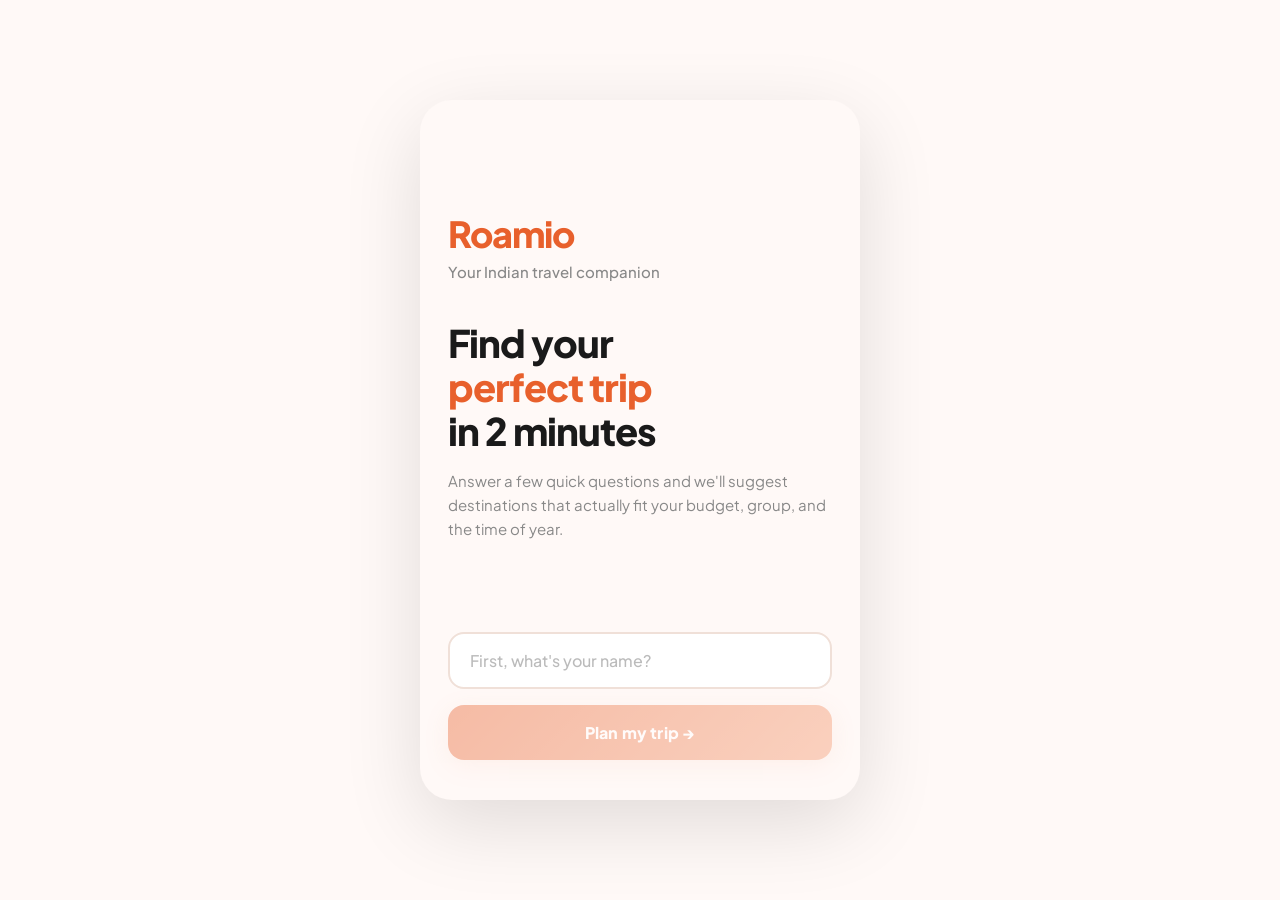
==== commit 36fca804: "Add files via upload" ====
--- a/index.html
+++ b/index.html
@@ -26,13 +26,6 @@
           Answer a few quick questions and we'll suggest destinations that actually fit your budget, group, and the time of year.
         </div>
 
-        <div class="welcome-pills">
-          <div class="pill">🏔️ Mountains</div>
-          <div class="pill">🏖️ Beach</div>
-          <div class="pill">🙏 Pilgrimage</div>
-          <div class="pill">🌿 Nature</div>
-          <div class="pill">🏙️ City</div>
-        </div>
       </div>
 
       <div class="welcome-name-wrap">
